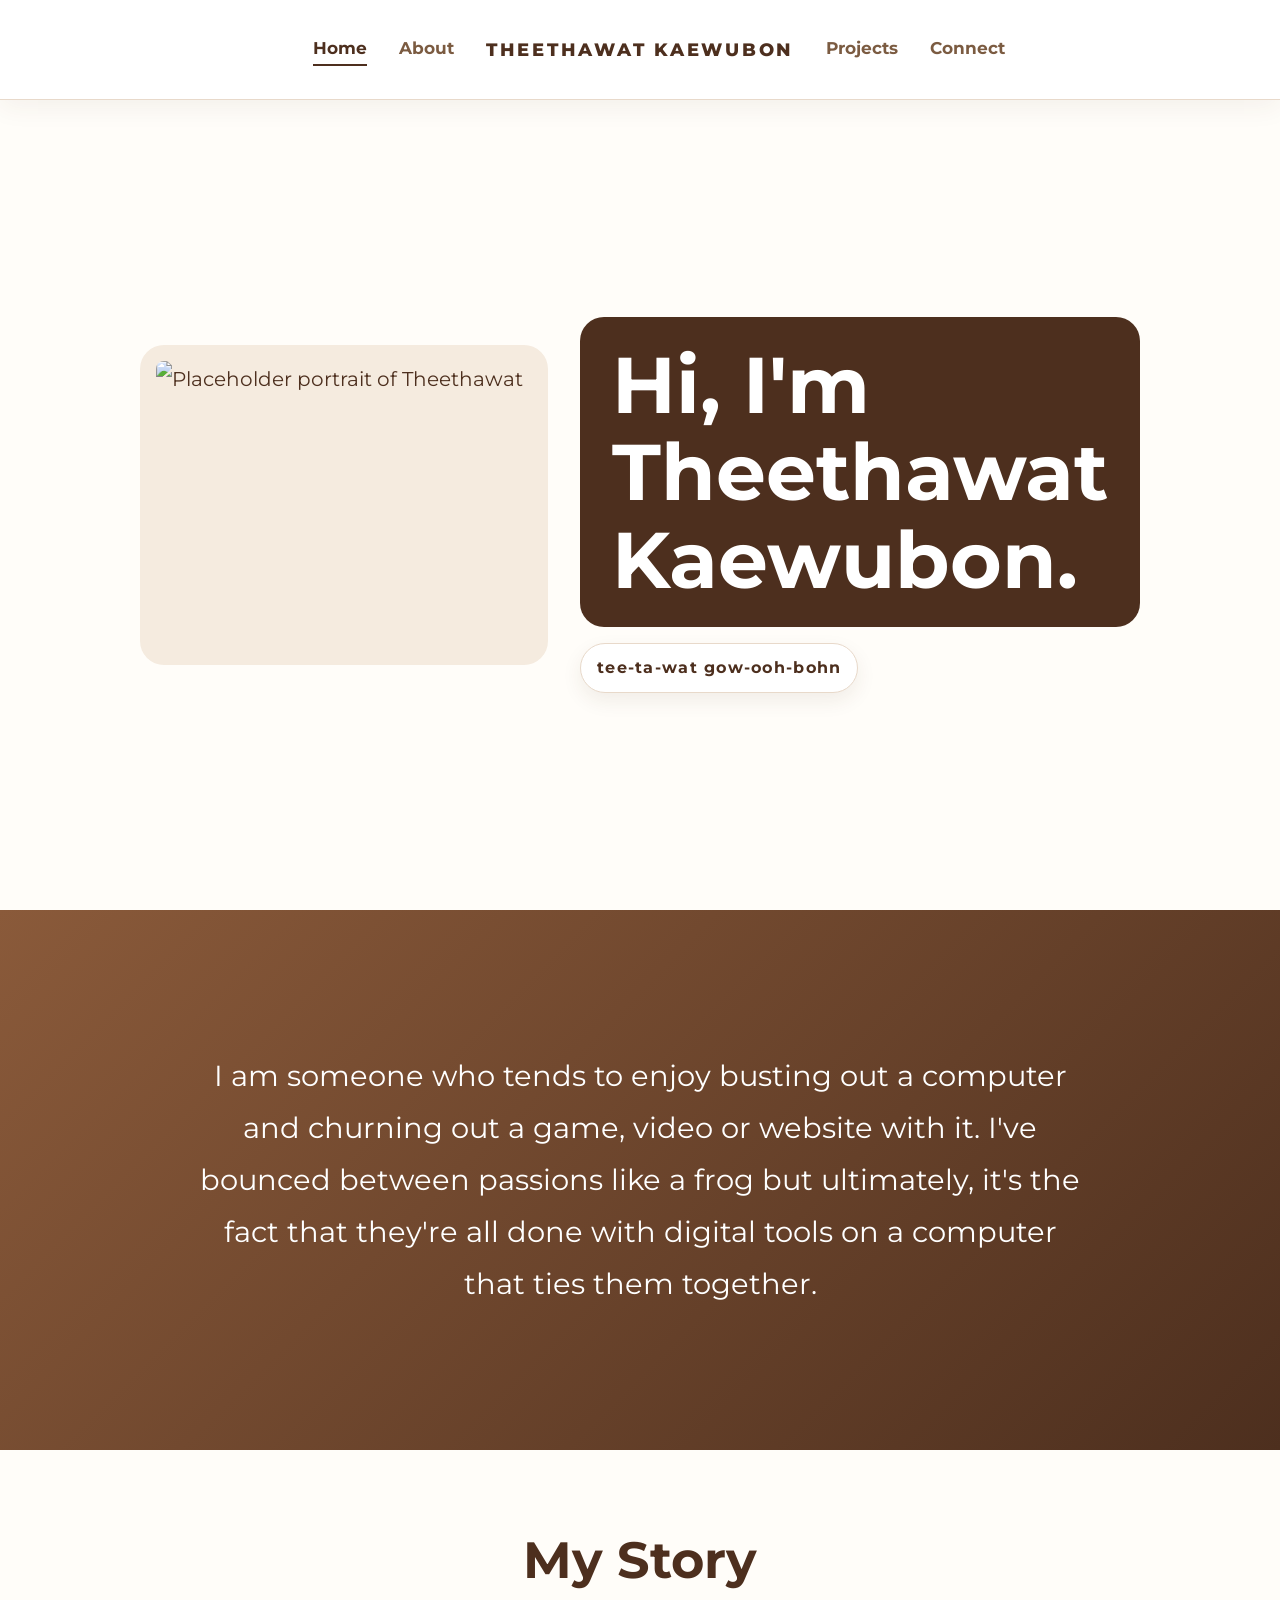
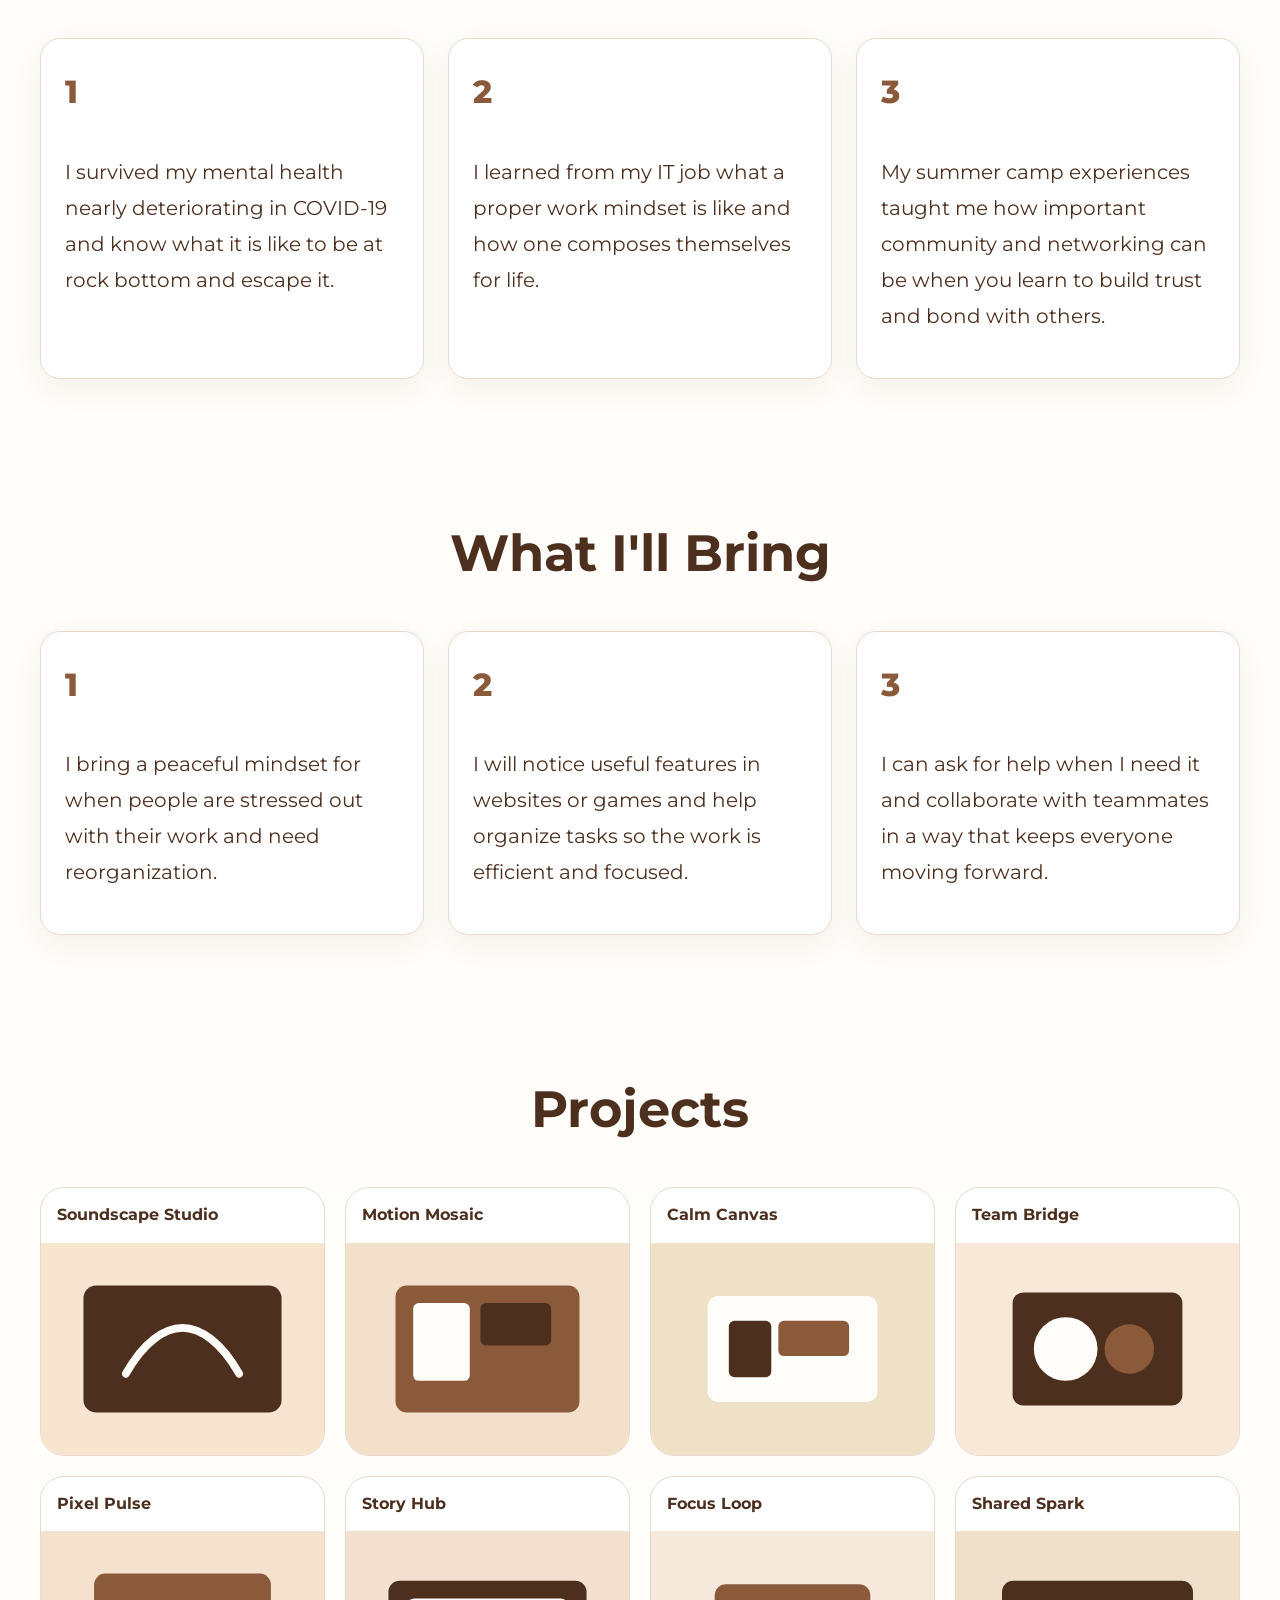
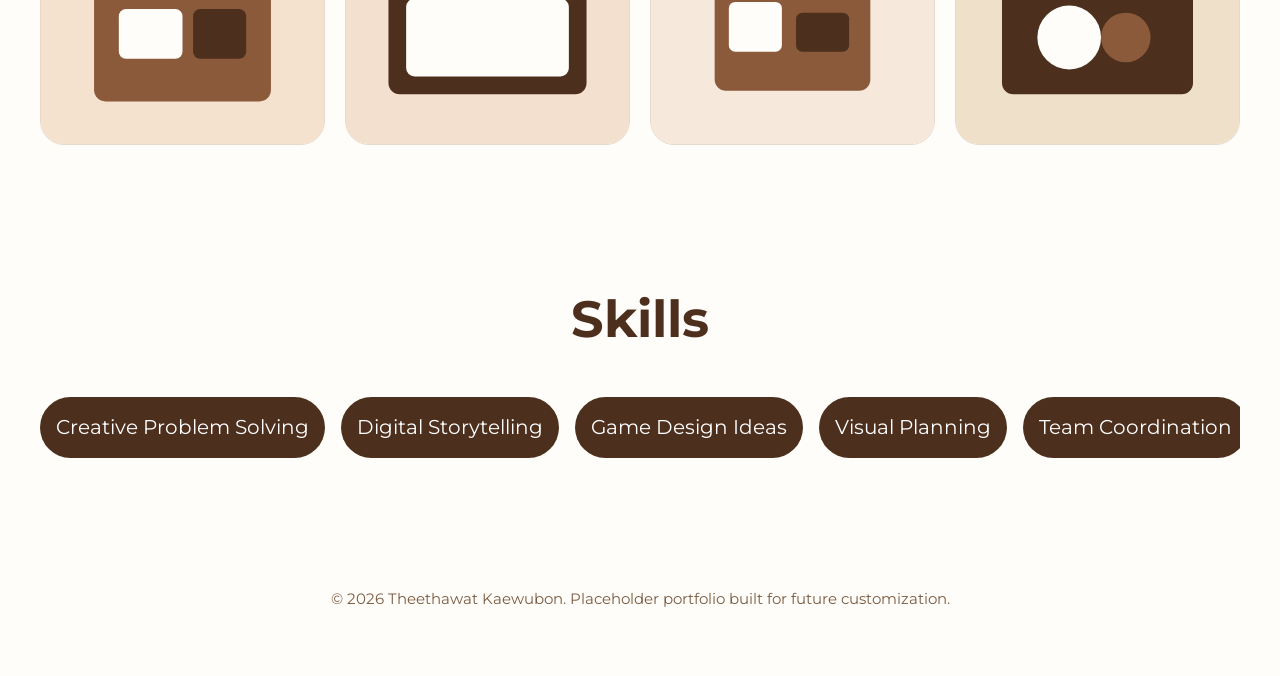
==== portfolio/index.html @ cd160699 "Update portfolio styling and index" ====
<!DOCTYPE html>
<html lang="en">
  <head>
    <meta charset="UTF-8" />
    <meta name="viewport" content="width=device-width, initial-scale=1.0" />
    <title>Theethawat Kaewubon | Portfolio</title>
    <link rel="preconnect" href="https://fonts.googleapis.com" />
    <link rel="preconnect" href="https://fonts.gstatic.com" crossorigin />
    <link
      href="https://fonts.googleapis.com/css2?family=Montserrat:wght@400;500;600;700;800&display=swap"
      rel="stylesheet"
    />
    <link rel="stylesheet" href="css/style.css" />
  </head>
  <body>
    <header class="site-nav">
      <div class="nav-shell">
        <div class="nav-group left">
          <a href="index.html" class="nav-link active">Home</a>
          <a href="about.html" class="nav-link">About</a>
        </div>
        <a href="index.html" class="site-title">THEETHAWAT KAEWUBON</a>
        <div class="nav-group right">
          <a href="projects.html" class="nav-link">Projects</a>
          <a href="connect.html" class="nav-link">Connect</a>
        </div>
      </div>
    </header>

    <main>
      <section class="hero section">
        <div class="hero-copy">
          <img src="assets/images/profile.jpg" alt="Placeholder portrait of Theethawat" />
          <div class="hero-text-block">
            <h1>Hi, I'm Theethawat Kaewubon.</h1>
            <div class="hero-name-pill">tee-ta-wat gow-ooh-bohn</div>
          </div>
        </div>
      </section>

      <section class="scroll-quote section">
        <p class="fade-quote">
          I am someone who tends to enjoy busting out a computer and churning out a game, video or website with it. I've bounced between passions like a frog but ultimately, it's the fact that they're all done with digital tools on a computer that ties them together.
        </p>
      </section>

      <section class="story section" id="my-story">
        <div class="section-heading">
          <h2>My Story</h2>
        </div>
        <div class="story-grid">
          <article class="story-card">
            <span class="card-number">1</span>
            <p>I survived my mental health nearly deteriorating in COVID-19 and know what it is like to be at rock bottom and escape it.</p>
          </article>
          <article class="story-card">
            <span class="card-number">2</span>
            <p>I learned from my IT job what a proper work mindset is like and how one composes themselves for life.</p>
          </article>
          <article class="story-card">
            <span class="card-number">3</span>
            <p>My summer camp experiences taught me how important community and networking can be when you learn to build trust and bond with others.</p>
          </article>
        </div>
      </section>

      <section class="story section">
        <div class="section-heading">
          <h2>What I'll Bring</h2>
        </div>
        <div class="story-grid">
          <article class="story-card">
            <span class="card-number">1</span>
            <p>I bring a peaceful mindset for when people are stressed out with their work and need reorganization.</p>
          </article>
          <article class="story-card">
            <span class="card-number">2</span>
            <p>I will notice useful features in websites or games and help organize tasks so the work is efficient and focused.</p>
          </article>
          <article class="story-card">
            <span class="card-number">3</span>
            <p>I can ask for help when I need it and collaborate with teammates in a way that keeps everyone moving forward.</p>
          </article>
        </div>
      </section>

      <section class="projects-preview section">
        <div class="section-heading">
          <h2>Projects</h2>
        </div>
        <div id="project-preview-grid" class="project-grid"></div>
      </section>

      <section class="skills section">
        <div class="section-heading">
          <h2>Skills</h2>
        </div>
        <div class="skills-scroll">
          <span>Creative Problem Solving</span>
          <span>Digital Storytelling</span>
          <span>Game Design Ideas</span>
          <span>Visual Planning</span>
          <span>Team Coordination</span>
          <span>Calm Under Pressure</span>
          <span>Community Building</span>
          <span>Organizational Systems</span>
        </div>
      </section>
    </main>

    <footer class="site-footer">
      <p>© 2026 Theethawat Kaewubon. Placeholder portfolio built for future customization.</p>
    </footer>

    <script src="js/script.js"></script>
  </body>
</html>
---- portfolio/css/style.css ----
:root {
  --bg: #fffdf9;
  --text: #4d2f1e;
  --accent: #8a5a3a;
  --muted: #7b5b41;
  --border: #e8d9ca;
}

* {
  box-sizing: border-box;
}

body {
  margin: 0;
  font-family: 'Montserrat', sans-serif;
  background: var(--bg);
  color: var(--text);
  line-height: 1.8;
  font-size: 20px;
}

a {
  color: inherit;
  text-decoration: none;
}

img {
  max-width: 100%;
  display: block;
}

.section {
  padding: 4rem 2rem;
}

.site-nav {
  height: 10vh;
  min-height: 100px;
  background: #fff;
  display: flex;
  align-items: center;
  justify-content: center;
  border-bottom: 1px solid var(--border);
  position: sticky;
  top: 0;
  z-index: 1000;
  box-shadow: 0 8px 24px rgba(77, 47, 30, 0.06);
}

.nav-shell {
  width: min(1200px, 100%);
  display: grid;
  grid-template-columns: 1fr auto 1fr;
  align-items: center;
  gap: 1.5rem 2rem;
  padding: 0 1.75rem;
}

.nav-group {
  display: flex;
  gap: 2rem;
  align-items: center;
}

.nav-group.left {
  justify-content: flex-end;
}

.nav-group.right {
  justify-content: flex-start;
}

.site-title {
  font-size: 1.15rem;
  font-weight: 800;
  letter-spacing: 0.15em;
  text-align: center;
  white-space: nowrap;
}

.nav-link {
  font-size: 1.05rem;
  font-weight: 700;
  color: var(--muted);
  position: relative;
  padding-bottom: 0.2rem;
}

.nav-link.active,
.nav-link:hover {
  color: var(--text);
}

.nav-link::after {
  content: '';
  position: absolute;
  left: 0;
  bottom: 0;
  width: 100%;
  height: 2px;
  background: currentColor;
  transform: scaleX(0);
  transform-origin: left;
  transition: transform 0.2s ease;
}

.nav-link:hover::after,
.nav-link.active::after {
  transform: scaleX(1);
}

.hero {
  min-height: 90vh;
  display: flex;
  align-items: center;
  justify-content: center;
}

.hero-copy {
  width: min(1000px, 100%);
  display: grid;
  grid-template-columns: 1fr 1.2fr;
  align-items: center;
  gap: 2rem;
}

.hero-copy img {
  border-radius: 24px;
  background: #f5ebdf;
  padding: 1rem;
  min-height: 320px;
  object-fit: cover;
}

.hero-copy h1 {
  font-size: clamp(3.2rem, 6.2vw, 7.4rem);
  line-height: 1.1;
  color: #fff;
  background: var(--text);
  padding: 1.5rem 2rem;
  border-radius: 24px;
  margin: 0;
}

.hero-text-block {
  display: flex;
  flex-direction: column;
  gap: 1rem;
}

.hero-name-pill {
  display: inline-block;
  width: fit-content;
  padding: 0.6rem 1rem;
  border-radius: 999px;
  background: #fff;
  color: var(--text);
  border: 1px solid var(--border);
  box-shadow: 0 8px 20px rgba(77, 47, 30, 0.08);
  font-size: 1rem;
  font-weight: 700;
  letter-spacing: 0.08em;
  text-transform: lowercase;
}

.scroll-quote {
  min-height: 60vh;
  background: linear-gradient(135deg, var(--accent), var(--text));
  display: flex;
  align-items: center;
  justify-content: center;
  padding: 3rem 2rem;
}

.fade-quote {
  max-width: 900px;
  color: #fff;
  font-size: clamp(1.2rem, 2.3vw, 1.8rem);
  text-align: center;
  opacity: 0;
  transform: translateY(32px);
  transition: all 0.8s ease;
}

.fade-quote.visible {
  opacity: 1;
  transform: translateY(0);
}

.section-heading {
  text-align: center;
  margin-bottom: 2rem;
}

.section-heading h2,
.about-intro h1,
.connect-page h1 {
  font-size: clamp(2.2rem, 4vw, 3.8rem);
  color: var(--text);
  margin: 0;
}

.story-grid {
  display: grid;
  grid-template-columns: repeat(3, minmax(220px, 1fr));
  gap: 1.5rem;
  max-width: 1200px;
  margin: 0 auto;
}

.story-card,
.connect-card,
.toc-card {
  background: #fff;
  border: 1px solid var(--border);
  border-radius: 20px;
  padding: 1.5rem;
  box-shadow: 0 10px 30px rgba(77, 47, 30, 0.06);
}

.toc-card {
  position: sticky;
  top: 7rem;
  align-self: start;
}

.card-number {
  display: inline-block;
  font-size: 2rem;
  font-weight: 800;
  color: var(--accent);
  margin-bottom: 0.8rem;
}

.project-grid {
  display: grid;
  grid-template-columns: repeat(4, minmax(180px, 1fr));
  gap: 1.25rem;
  max-width: 1200px;
  margin: 0 auto;
}

.project-card {
  display: flex;
  flex-direction: column;
  border-radius: 24px;
  overflow: hidden;
  min-height: 260px;
  border: 1px solid var(--border);
  background: #fff;
}

.project-card .card-title {
  padding: 0.8rem 1rem;
  font-size: 1rem;
  font-weight: 700;
  color: var(--text);
  min-height: 20%;
}

.project-card img {
  height: 80%;
  width: 100%;
  object-fit: cover;
  background: #f5ebdf;
}

.skills-scroll {
  max-width: 1200px;
  margin: 0 auto;
  display: flex;
  gap: 1rem;
  overflow-x: auto;
  padding-bottom: 1rem;
}

.skills-scroll span {
  white-space: nowrap;
  padding: 0.8rem 1rem;
  border-radius: 999px;
  background: var(--text);
  color: #fff;
}

.about-intro {
  display: grid;
  grid-template-columns: 1.1fr 0.9fr;
  gap: 2rem;
  align-items: center;
  max-width: 1200px;
  margin: 0 auto;
}

.about-copy {
  max-width: 620px;
}

.about-visual {
  position: relative;
}

.about-visual img {
  border-radius: 24px;
  background: #f5ebdf;
  padding: 1rem;
  min-height: 320px;
  object-fit: cover;
  box-shadow: 0 18px 45px rgba(77, 47, 30, 0.12);
}

.about-name-badge {
  position: absolute;
  left: 1.25rem;
  bottom: 1.25rem;
  background: rgba(255, 253, 249, 0.92);
  backdrop-filter: blur(8px);
  padding: 0.9rem 1.15rem;
  border-radius: 999px;
  box-shadow: 0 12px 24px rgba(77, 47, 30, 0.12);
}

.about-name-badge h2 {
  margin: 0;
  font-size: clamp(1.1rem, 2vw, 1.5rem);
  letter-spacing: 0.08em;
  color: var(--text);
}

.about-intro p {
  max-width: 700px;
  font-size: 1.1rem;
  line-height: 1.8;
}

.about-story-grid {
  display: grid;
  gap: 1.5rem;
  max-width: 1200px;
  margin: 0 auto;
}

.about-card {
  display: grid;
  grid-template-columns: 0.8fr 1.2fr;
  gap: 1.25rem;
  align-items: center;
  background: #fff;
  border: 1px solid var(--border);
  border-radius: 24px;
  padding: 1.25rem;
}

.about-card.reverse {
  grid-template-columns: 1.2fr 0.8fr;
}

.about-card img {
  border-radius: 18px;
  background: #f5ebdf;
  min-height: 240px;
  object-fit: cover;
}

.projects-layout {
  display: grid;
  grid-template-columns: minmax(260px, 300px) 1fr;
  gap: 1.5rem;
  max-width: 1300px;
  margin: 0 auto;
}

#project-toc {
  display: grid;
  gap: 0.75rem;
}

.project-link {
  font-weight: 600;
  color: var(--accent);
}

.project-details {
  display: grid;
  gap: 1.25rem;
}

.project-detail-card {
  background: #fff;
  border: 1px solid var(--border);
  border-radius: 24px;
  padding: 1.5rem;
}

.project-detail-card img {
  border-radius: 20px;
  margin-bottom: 1rem;
  background: #f5ebdf;
  min-height: 240px;
  object-fit: cover;
}

.connect-grid {
  display: grid;
  grid-template-columns: repeat(3, minmax(220px, 1fr));
  gap: 1.5rem;
  max-width: 1100px;
  margin: 0 auto;
}

.connect-card {
  overflow-wrap: anywhere;
  word-break: break-word;
}

.connect-card ul {
  padding-left: 1rem;
}

.site-footer {
  text-align: center;
  padding: 2rem 1rem 3rem;
  color: var(--muted);
  font-size: 0.95rem;
}

@media (max-width: 900px) {
  .hero-copy,
  .about-intro,
  .about-card,
  .about-card.reverse,
  .projects-layout,
  .connect-grid,
  .story-grid {
    grid-template-columns: 1fr;
  }

  .project-grid {
    grid-template-columns: repeat(2, minmax(180px, 1fr));
  }

  .nav-shell {
    grid-template-columns: 1fr;
  }

  .nav-group.left,
  .nav-group.right {
    justify-content: center;
  }
}

@media (max-width: 600px) {
  .section {
    padding: 3rem 1rem;
  }

  .project-grid {
    grid-template-columns: 1fr;
  }

  .hero-copy h1 {
    padding: 1rem 1.25rem;
  }
}
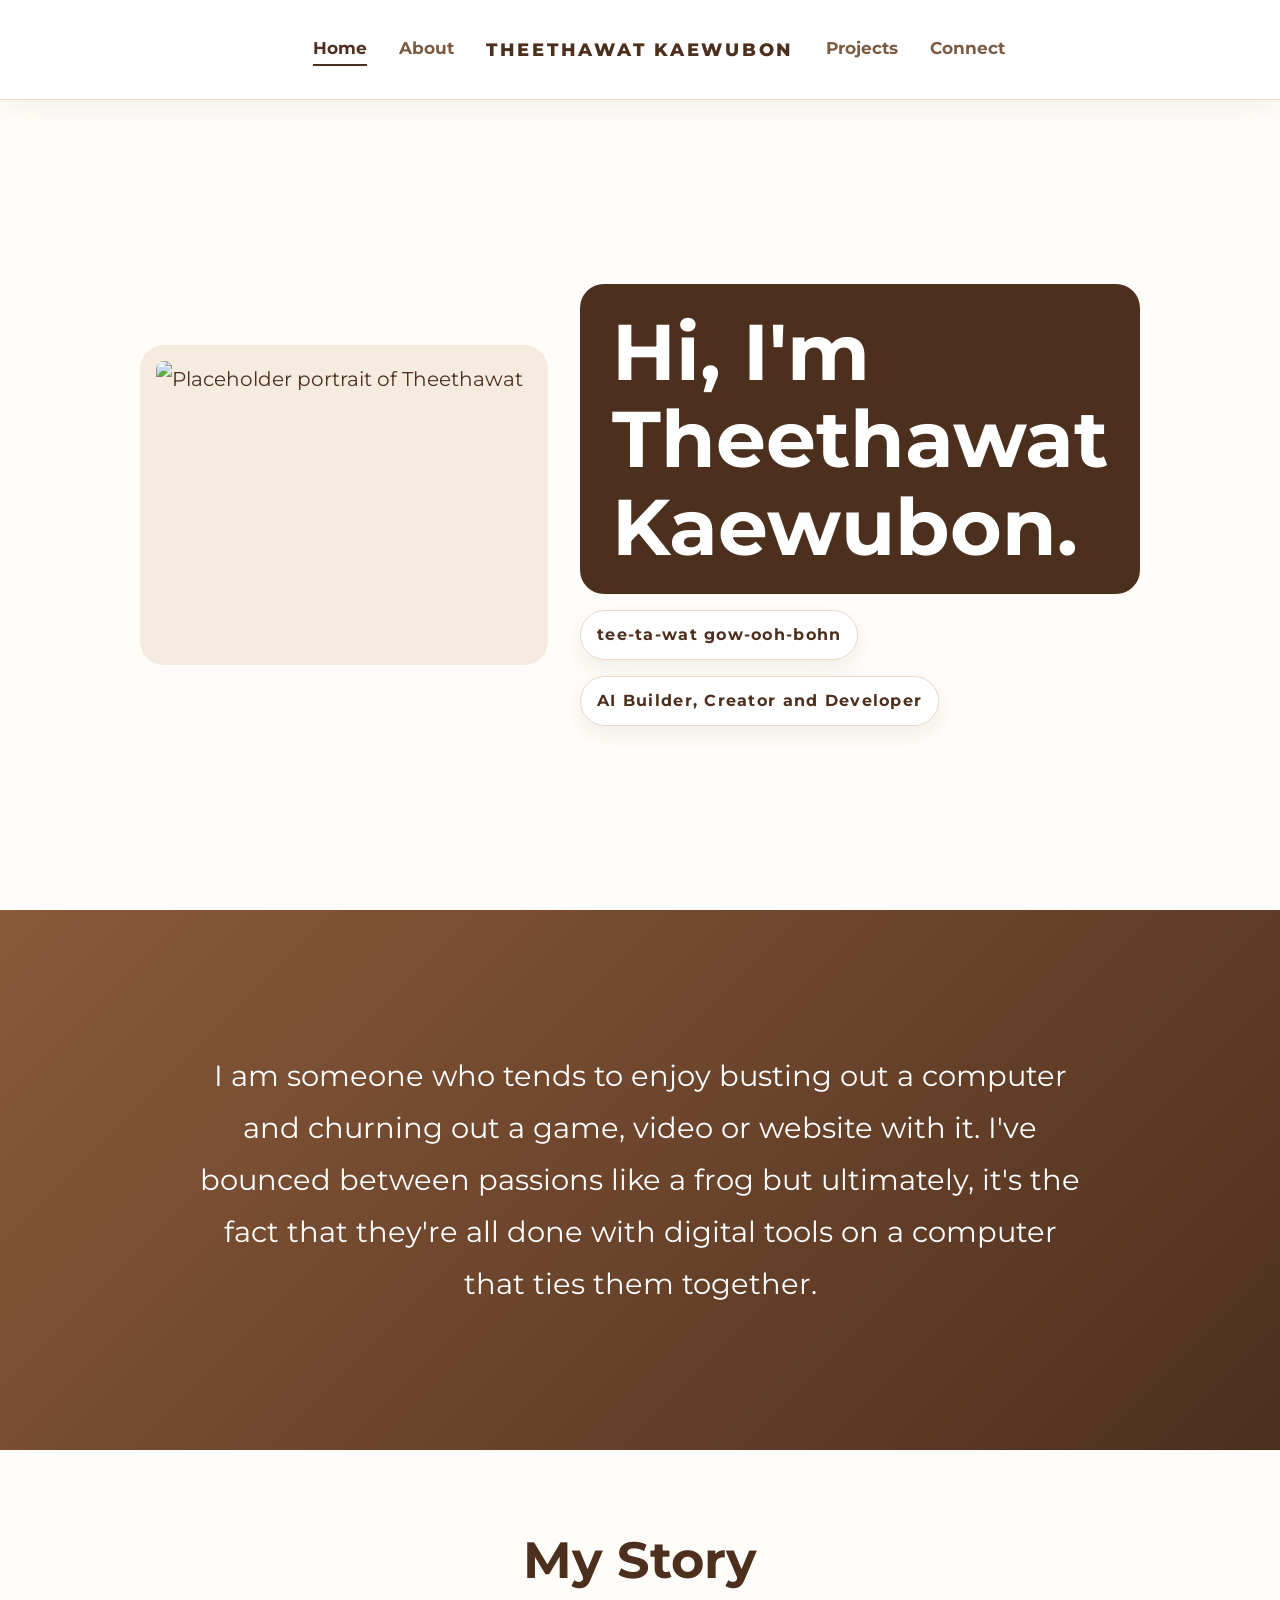
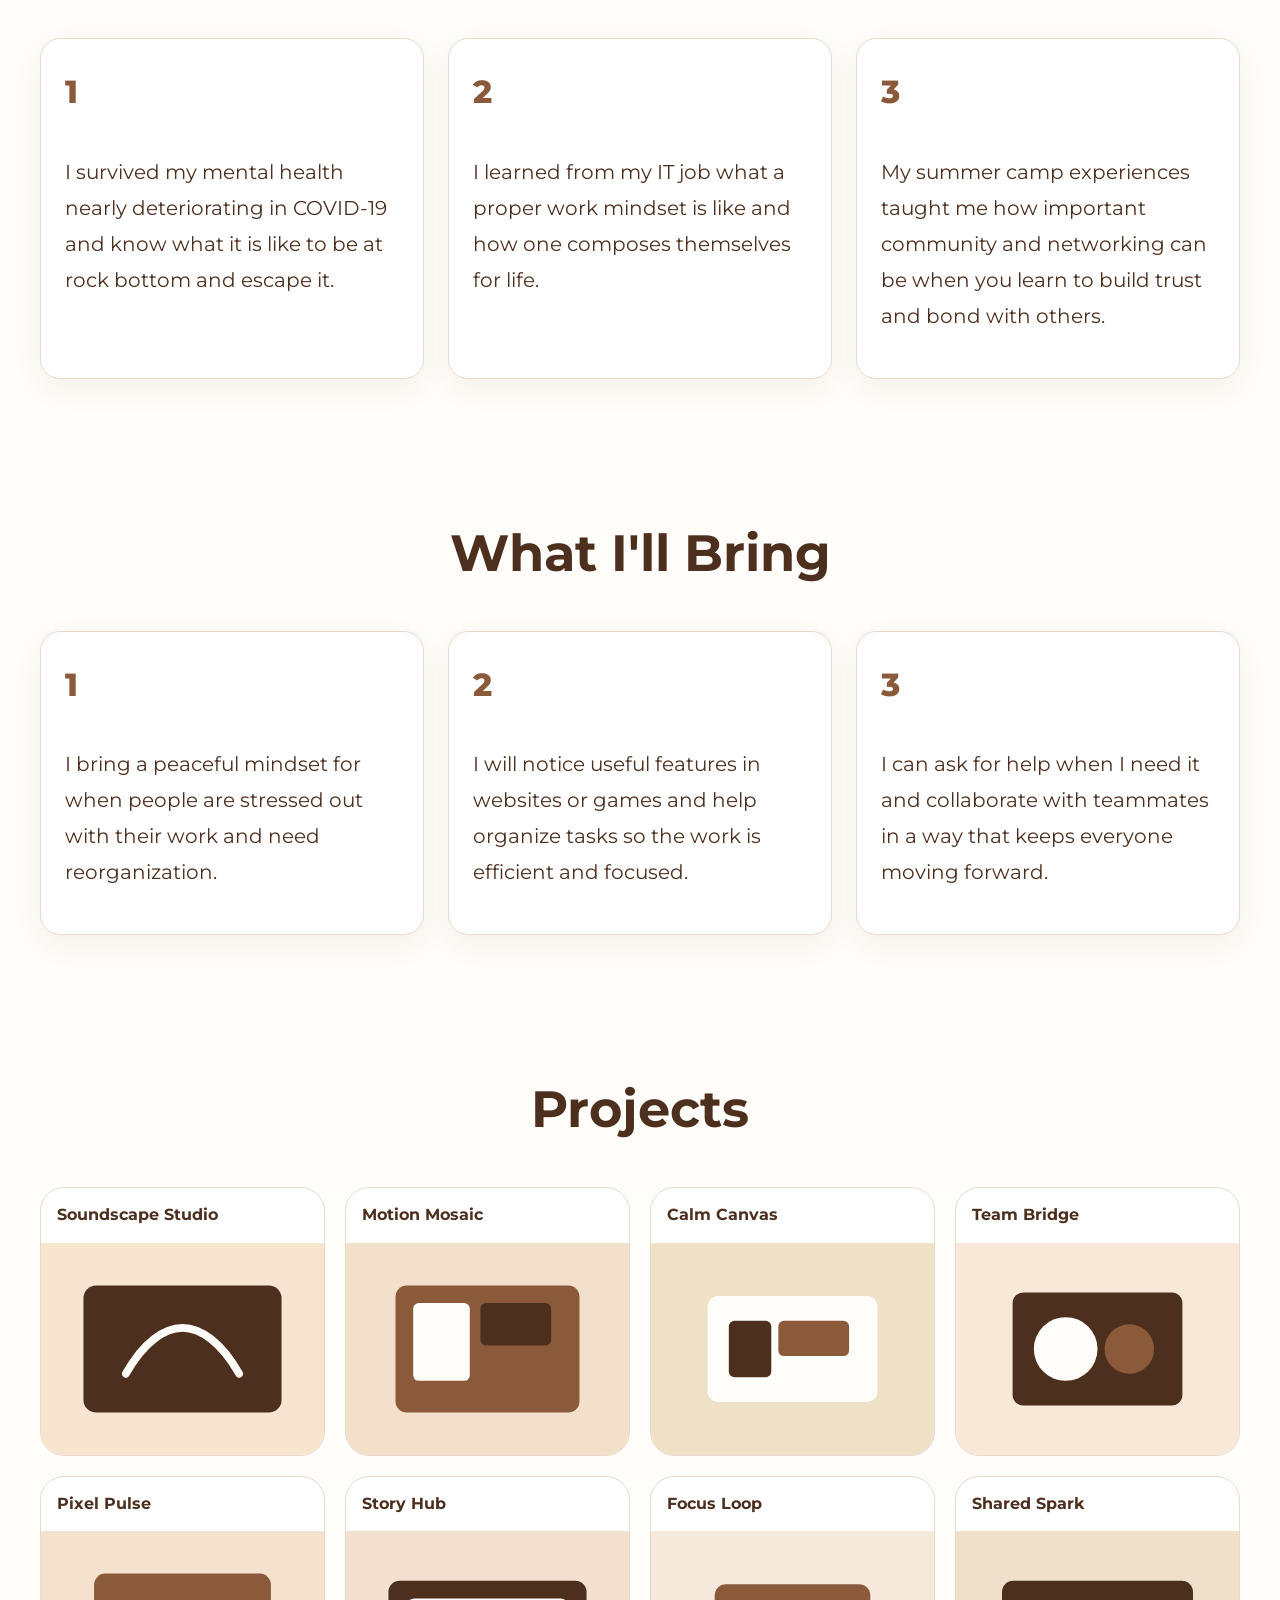
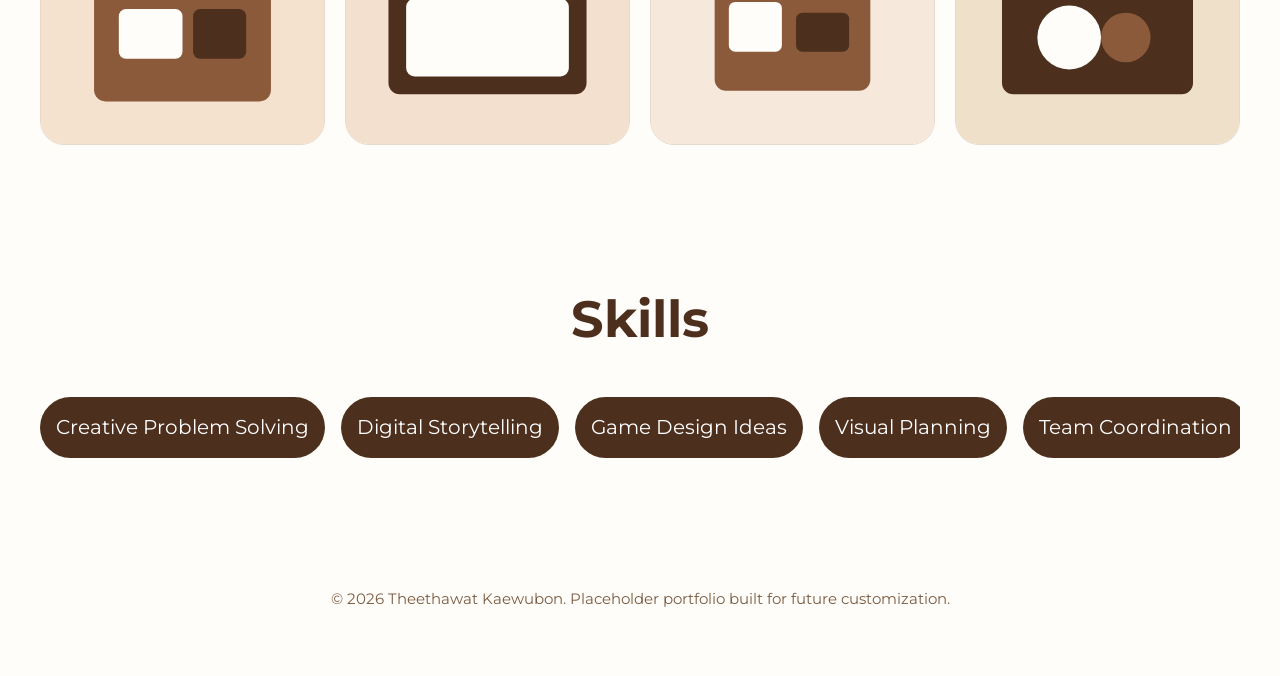
==== commit d712bb16: "Add descriptor pill to hero section" ====
--- a/portfolio/index.html
+++ b/portfolio/index.html
@@ -33,7 +33,10 @@
           <img src="assets/images/profile.jpg" alt="Placeholder portrait of Theethawat" />
           <div class="hero-text-block">
             <h1>Hi, I'm Theethawat Kaewubon.</h1>
-            <div class="hero-name-pill">tee-ta-wat gow-ooh-bohn</div>
+            <div class="hero-pills">
+              <div class="hero-name-pill">tee-ta-wat gow-ooh-bohn</div>
+              <div class="hero-descriptor-pill">AI Builder, Creator and Developer</div>
+            </div>
           </div>
         </div>
       </section>
--- a/portfolio/css/style.css
+++ b/portfolio/css/style.css
@@ -148,6 +148,12 @@
   gap: 1rem;
 }
 
+.hero-pills {
+  display: flex;
+  gap: 1rem;
+  flex-wrap: wrap;
+}
+
 .hero-name-pill {
   display: inline-block;
   width: fit-content;
@@ -161,6 +167,20 @@
   font-weight: 700;
   letter-spacing: 0.08em;
   text-transform: lowercase;
+}
+
+.hero-descriptor-pill {
+  display: inline-block;
+  width: fit-content;
+  padding: 0.6rem 1rem;
+  border-radius: 999px;
+  background: #fff;
+  color: var(--text);
+  border: 1px solid var(--border);
+  box-shadow: 0 8px 20px rgba(77, 47, 30, 0.08);
+  font-size: 1rem;
+  font-weight: 700;
+  letter-spacing: 0.08em;
 }
 
 .scroll-quote {
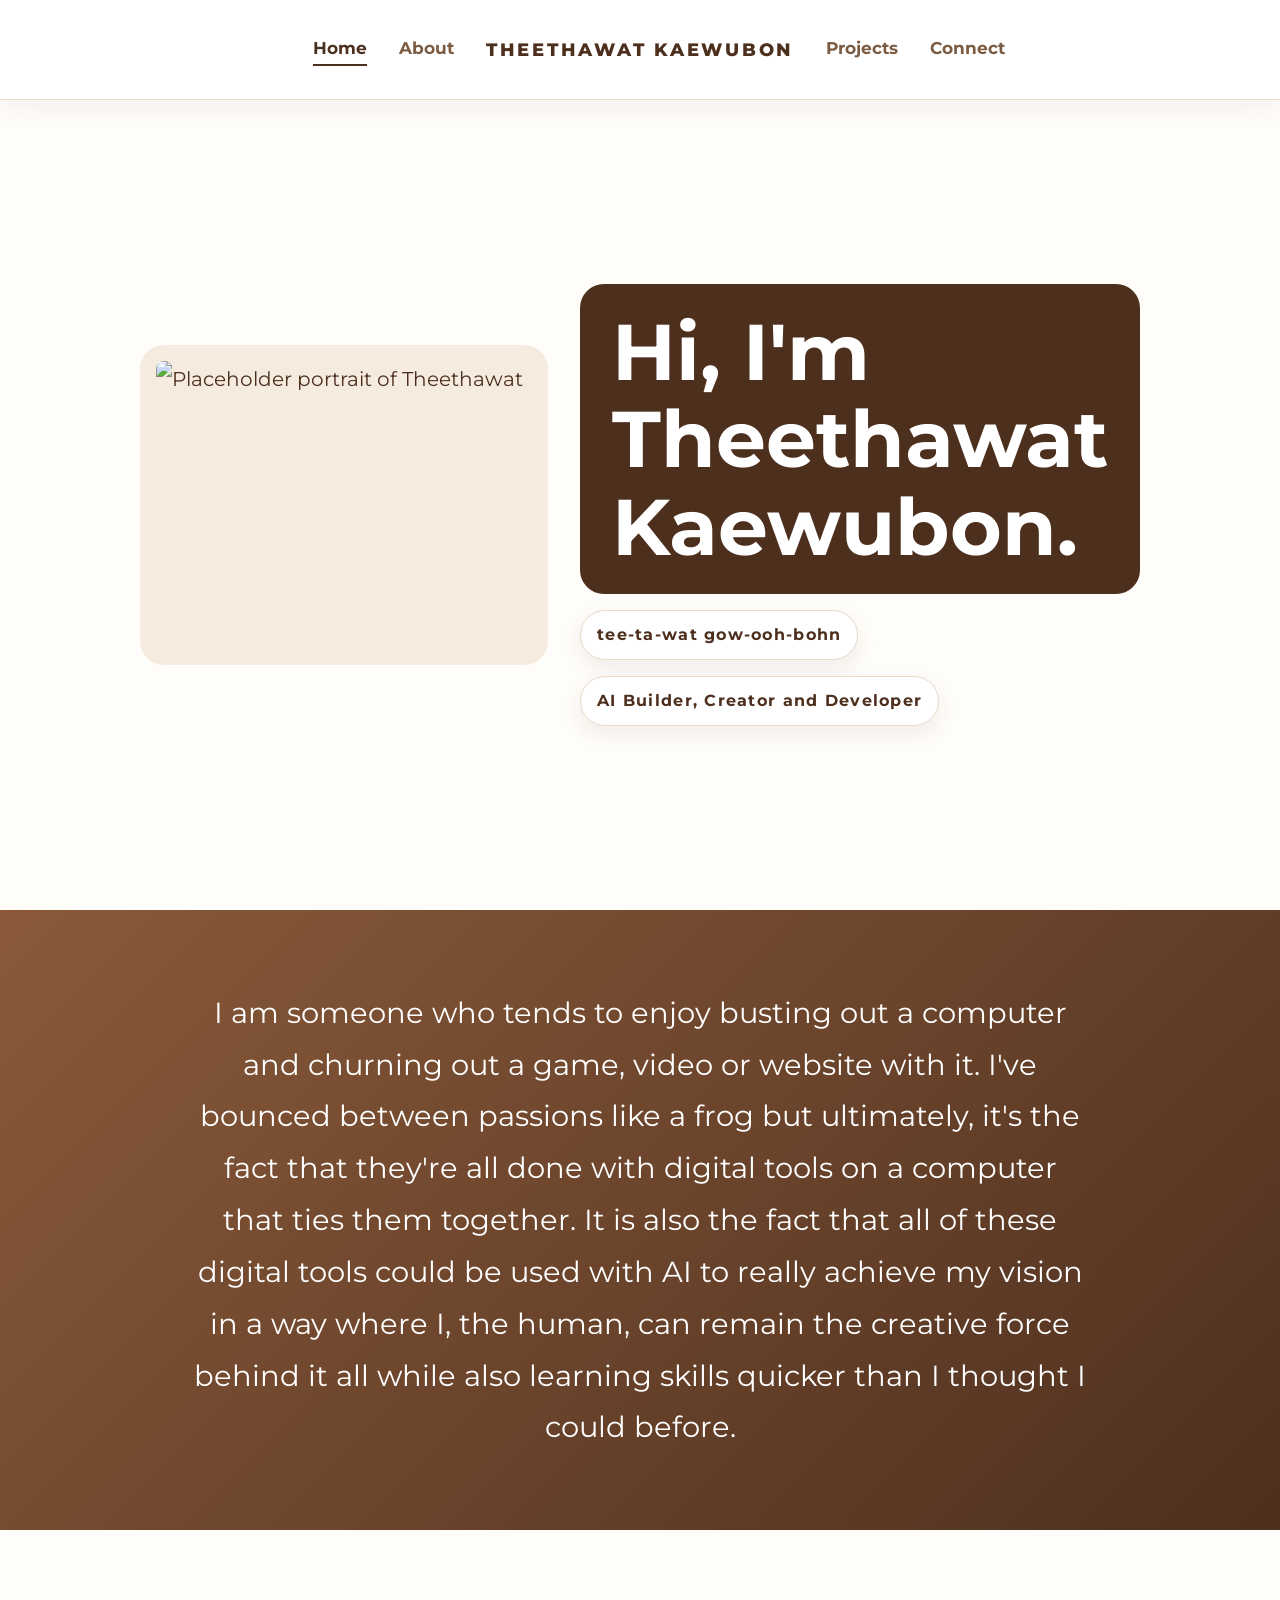
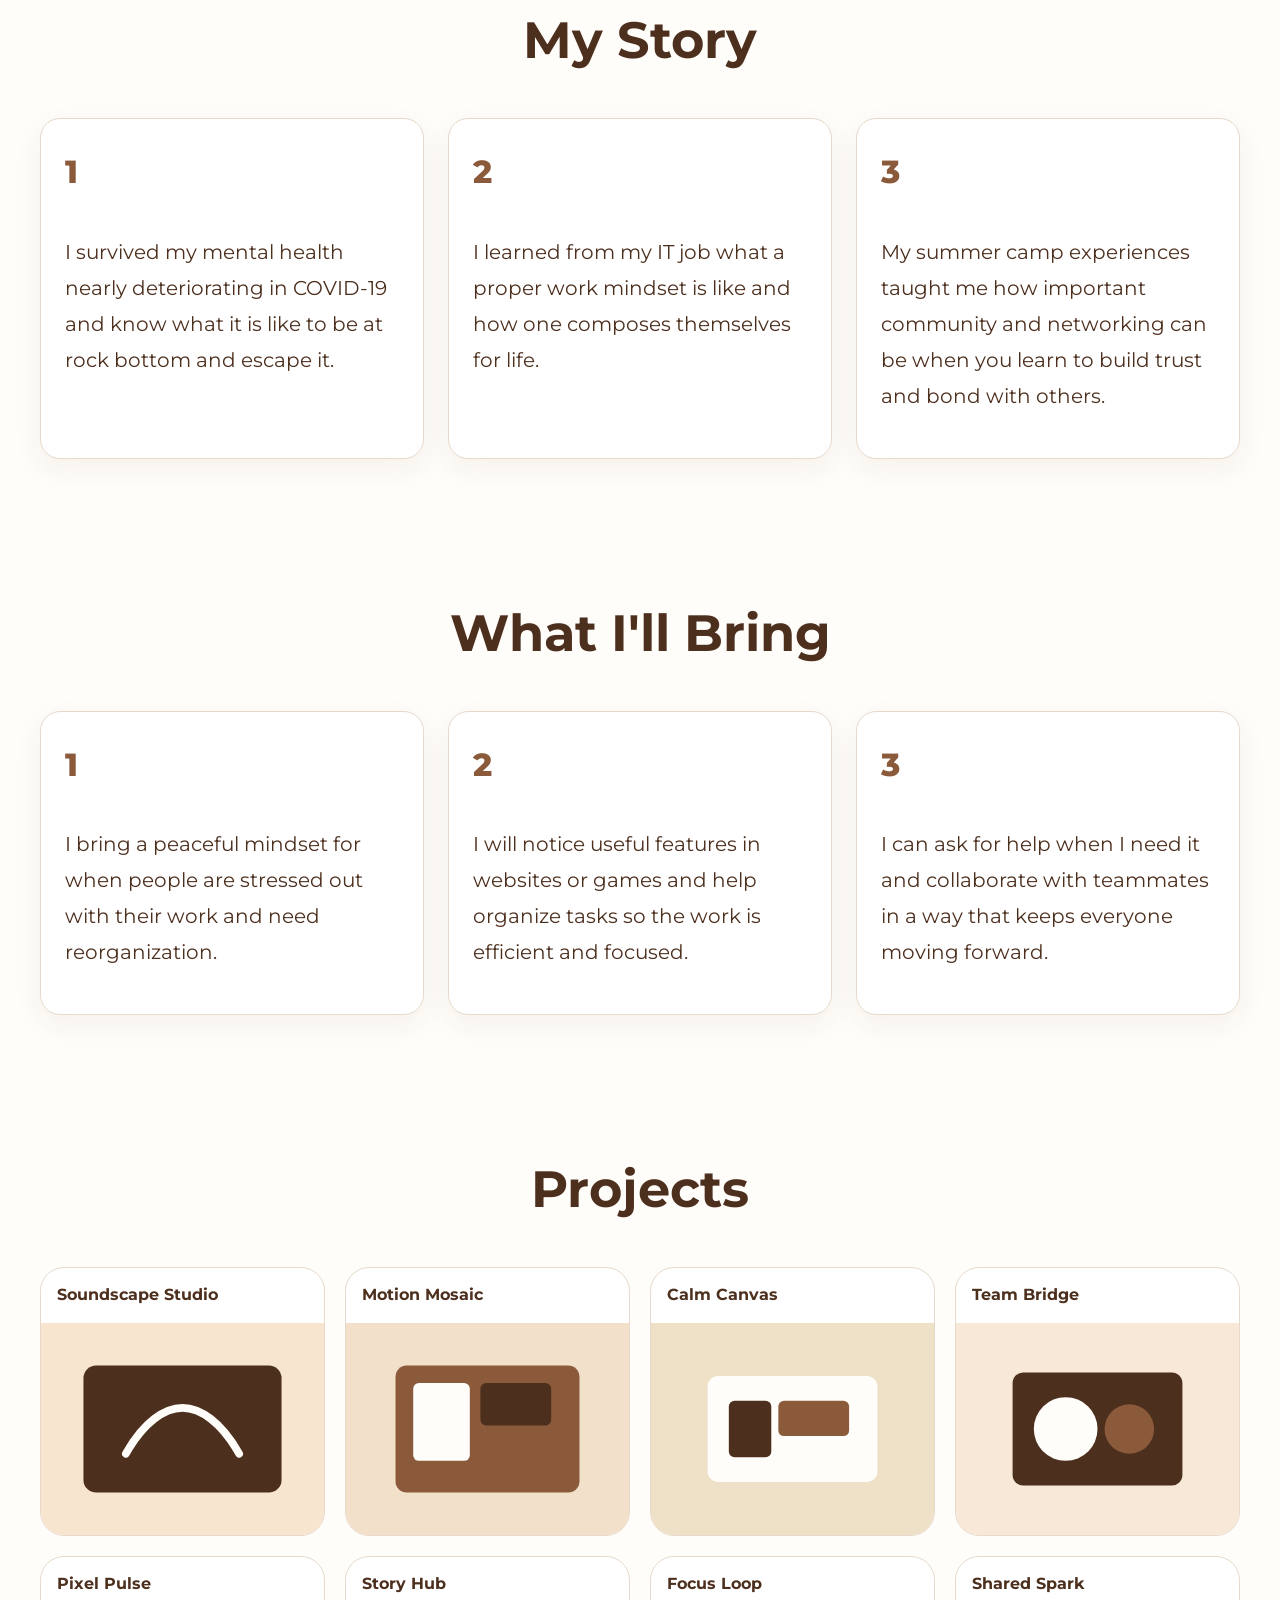
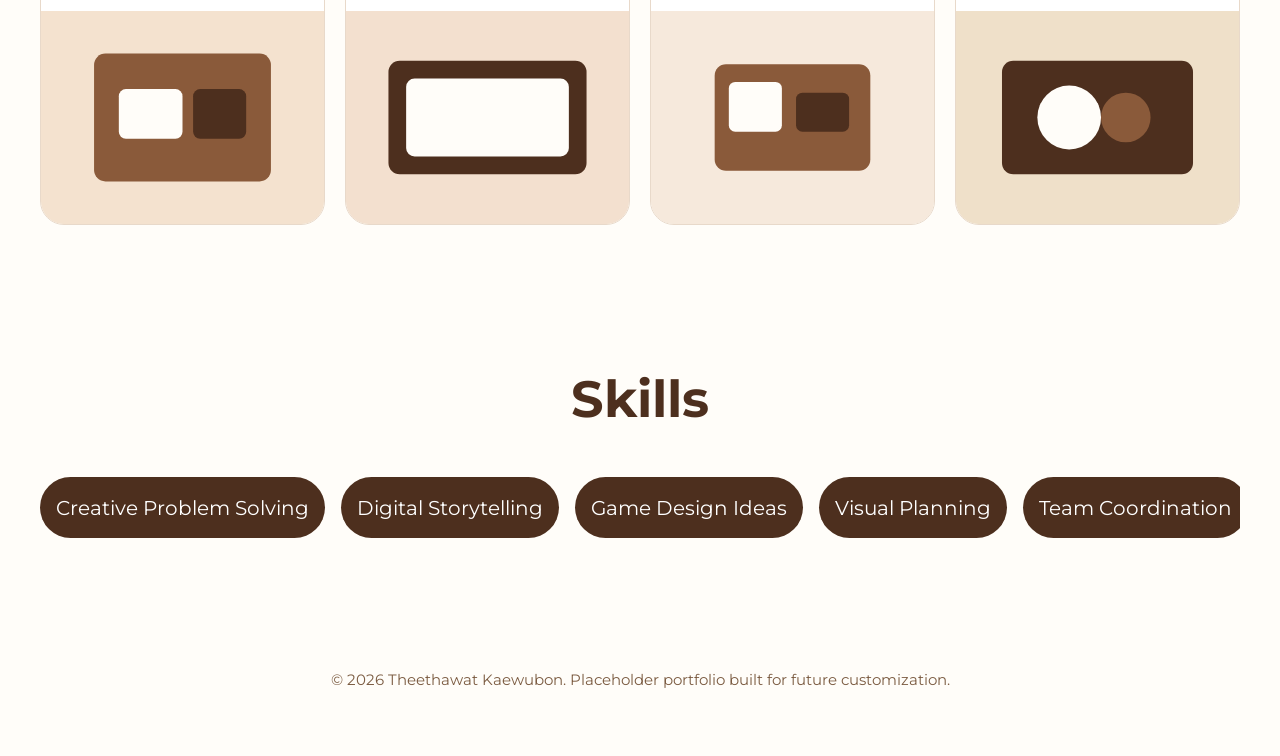
==== commit eb5f894d: "Update portfolio files" ====
--- a/portfolio/index.html
+++ b/portfolio/index.html
@@ -43,7 +43,7 @@
 
       <section class="scroll-quote section">
         <p class="fade-quote">
-          I am someone who tends to enjoy busting out a computer and churning out a game, video or website with it. I've bounced between passions like a frog but ultimately, it's the fact that they're all done with digital tools on a computer that ties them together.
+          I am someone who tends to enjoy busting out a computer and churning out a game, video or website with it. I've bounced between passions like a frog but ultimately, it's the fact that they're all done with digital tools on a computer that ties them together. It is also the fact that all of these digital tools could be used with AI to really achieve my vision in a way where I, the human, can remain the creative force behind it all while also learning skills quicker than I thought I could before.
         </p>
       </section>
 
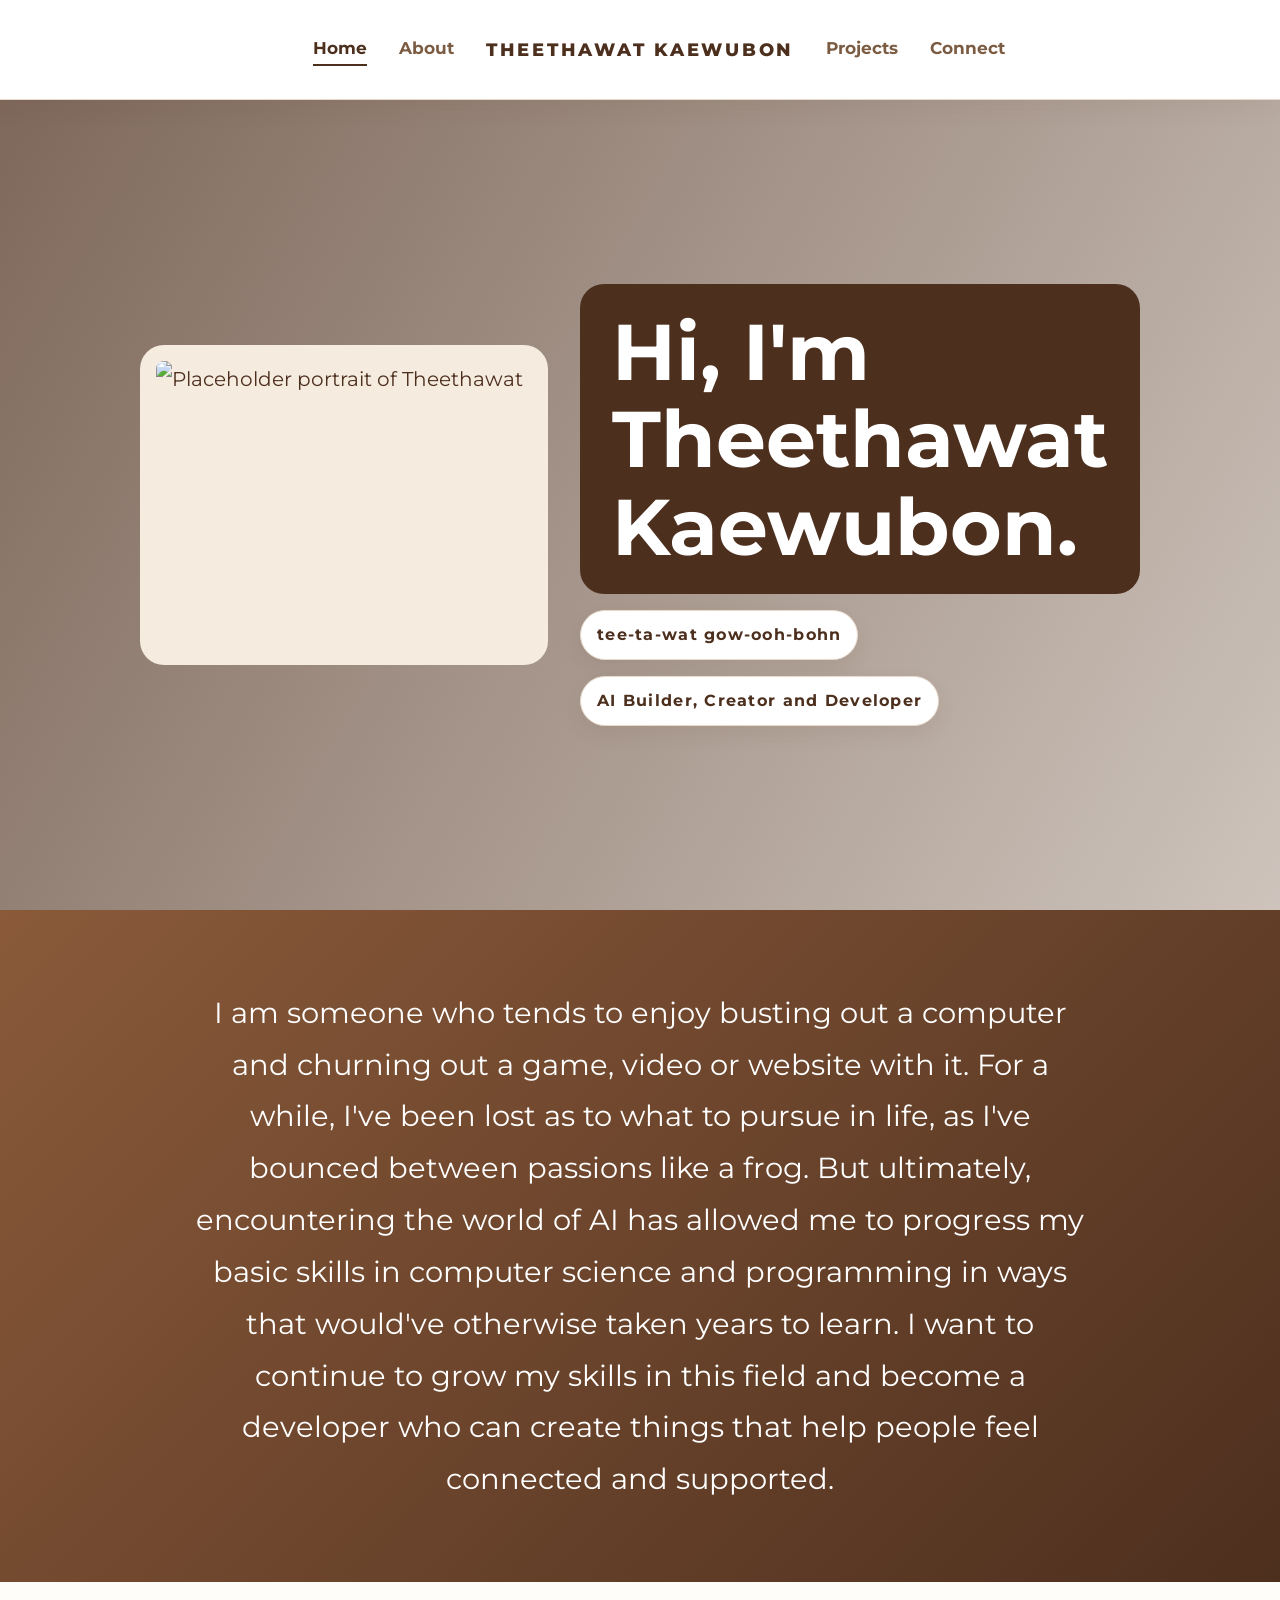
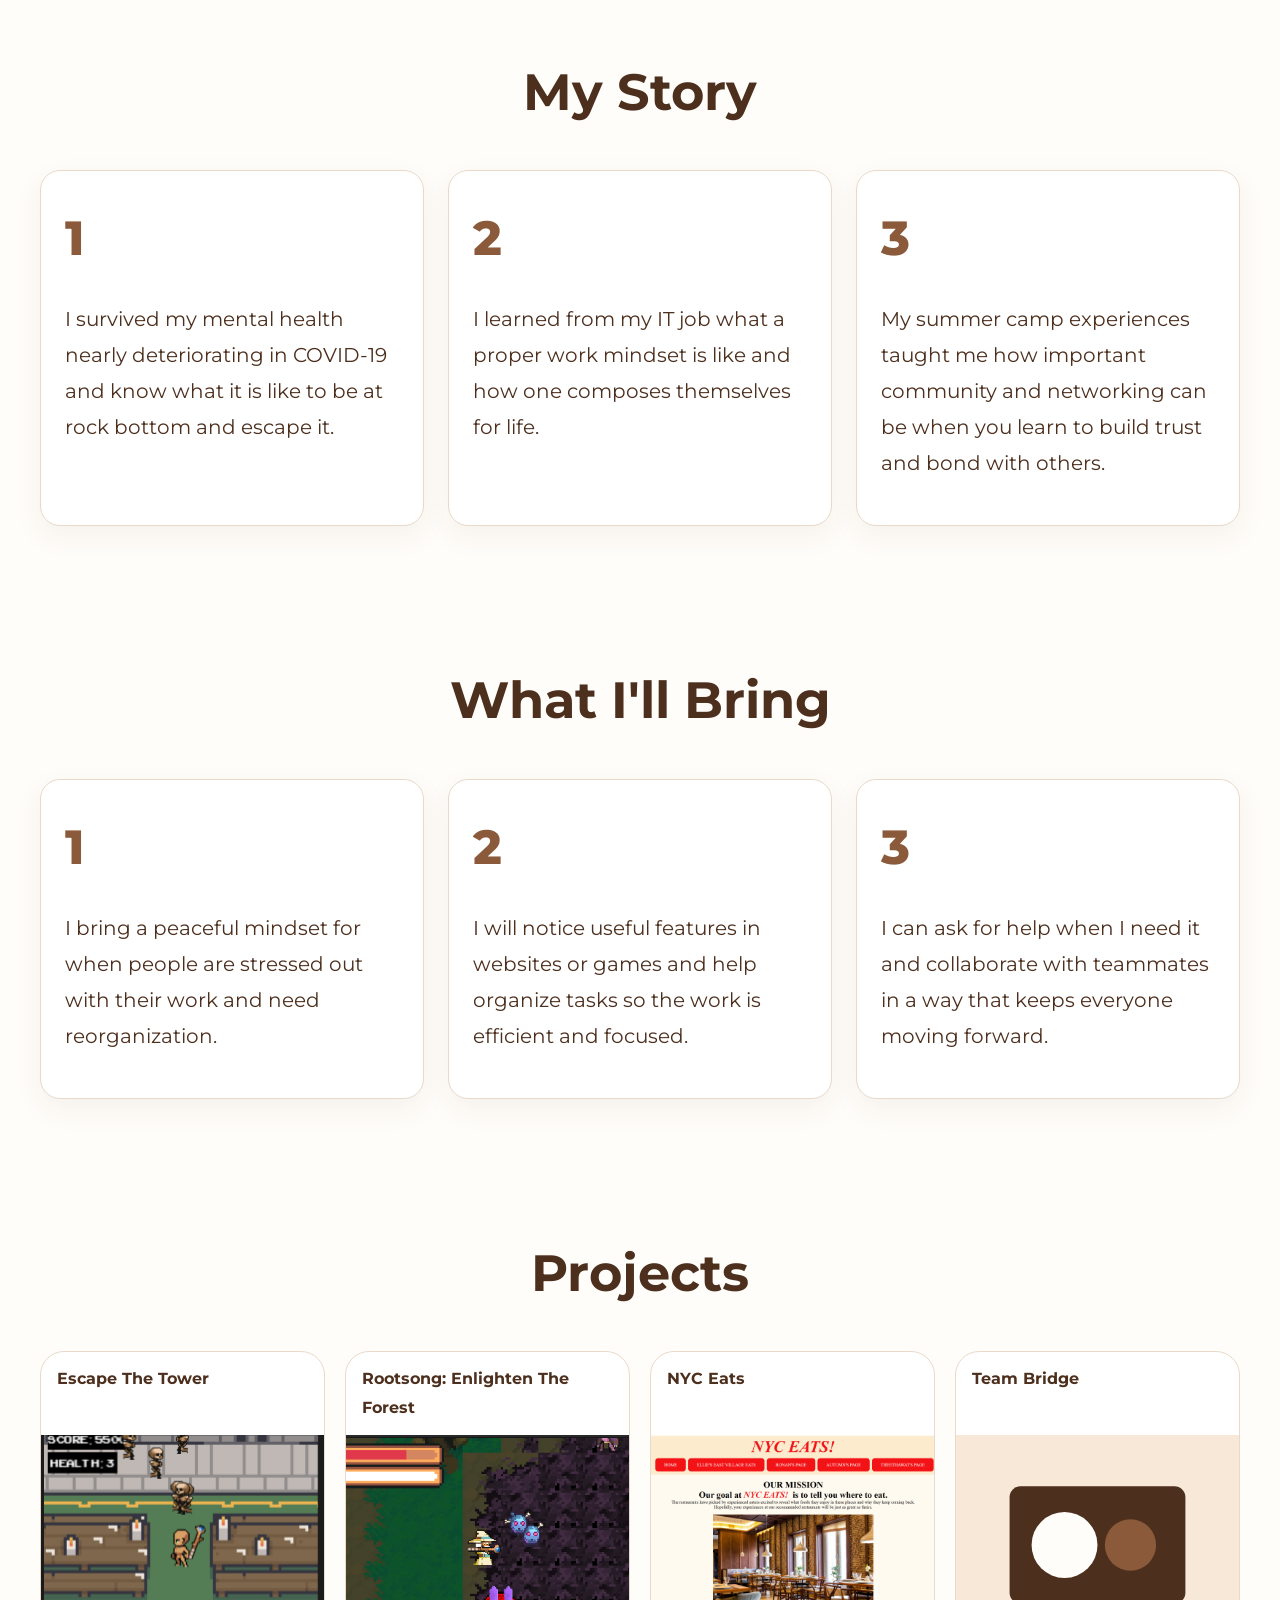
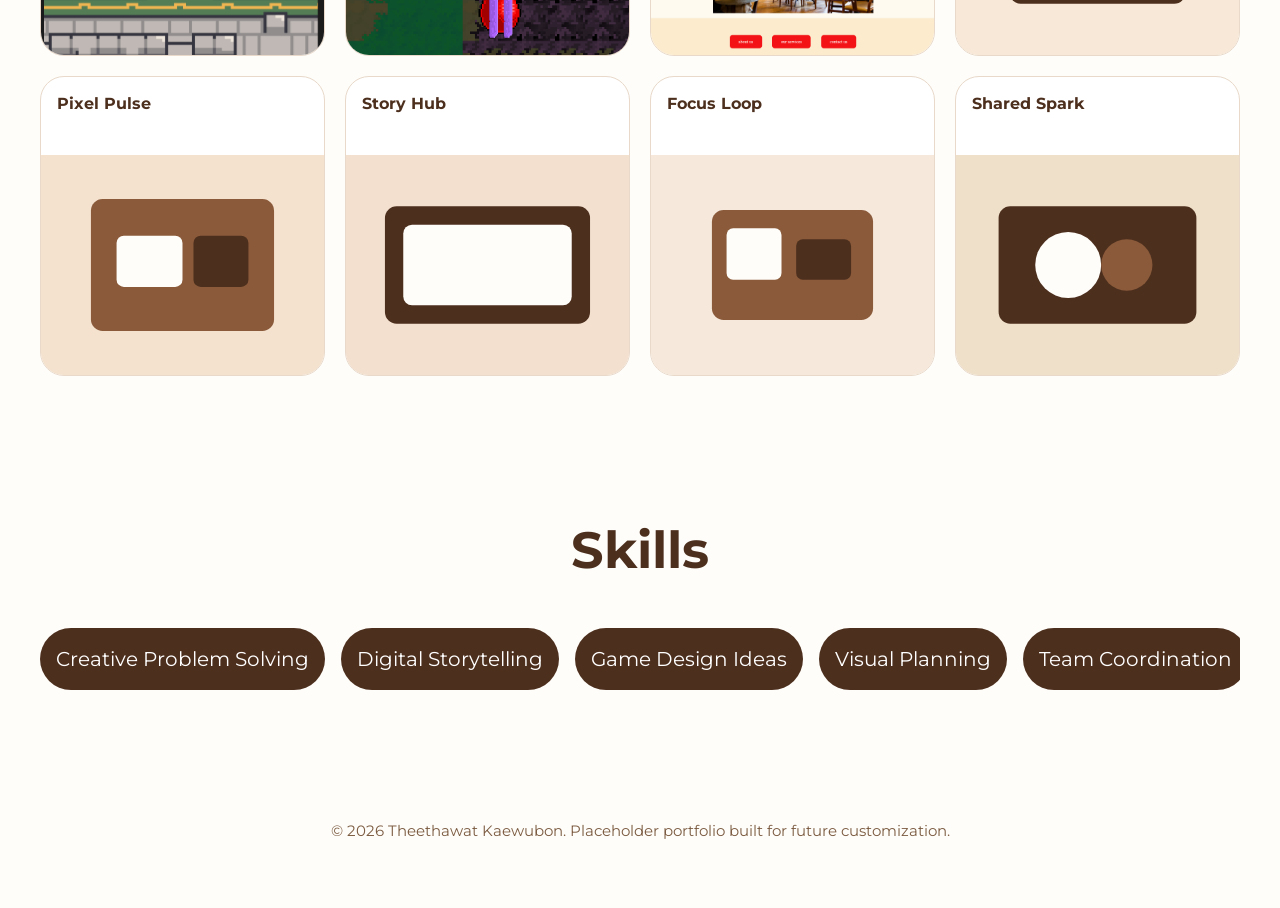
==== commit 02440bb2: "Improved brief introduction at the beginning" ====
--- a/portfolio/index.html
+++ b/portfolio/index.html
@@ -43,7 +43,7 @@
 
       <section class="scroll-quote section">
         <p class="fade-quote">
-          I am someone who tends to enjoy busting out a computer and churning out a game, video or website with it. I've bounced between passions like a frog but ultimately, it's the fact that they're all done with digital tools on a computer that ties them together. It is also the fact that all of these digital tools could be used with AI to really achieve my vision in a way where I, the human, can remain the creative force behind it all while also learning skills quicker than I thought I could before.
+          I am someone who tends to enjoy busting out a computer and churning out a game, video or website with it. For a while, I've been lost as to what to pursue in life, as I've bounced between passions like a frog. But ultimately, encountering the world of AI has allowed me to progress my basic skills in computer science and programming in ways that would've otherwise taken years to learn. I want to continue to grow my skills in this field and become a developer who can create things that help people feel connected and supported.
         </p>
       </section>
 
--- a/portfolio/css/style.css
+++ b/portfolio/css/style.css
@@ -114,6 +114,10 @@
   display: flex;
   align-items: center;
   justify-content: center;
+  position: relative;
+  background:
+    linear-gradient(120deg, rgba(77, 47, 30, 0.72), rgba(77, 47, 30, 0.28)),
+    url('../assets/images/background.jpg') center/cover no-repeat;
 }
 
 .hero-copy {
@@ -122,6 +126,8 @@
   grid-template-columns: 1fr 1.2fr;
   align-items: center;
   gap: 2rem;
+  position: relative;
+  z-index: 1;
 }
 
 .hero-copy img {
@@ -246,10 +252,10 @@
 
 .card-number {
   display: inline-block;
-  font-size: 2rem;
+  font-size: 3rem;
   font-weight: 800;
   color: var(--accent);
-  margin-bottom: 0.8rem;
+  margin-bottom: 0rem;
 }
 
 .project-grid {
@@ -261,13 +267,20 @@
 }
 
 .project-card {
-  display: flex;
-  flex-direction: column;
+  display: grid;
+  grid-template-rows: auto 220px;
   border-radius: 24px;
   overflow: hidden;
-  min-height: 260px;
+  min-height: 300px;
   border: 1px solid var(--border);
   background: #fff;
+}
+
+.project-card .card-image-wrap {
+  height: 220px;
+  width: 100%;
+  overflow: hidden;
+  background: #f5ebdf;
 }
 
 .project-card .card-title {
@@ -275,14 +288,18 @@
   font-size: 1rem;
   font-weight: 700;
   color: var(--text);
-  min-height: 20%;
-}
-
-.project-card img {
-  height: 80%;
+  min-height: 56px;
+  flex-shrink: 0;
+}
+
+.project-card .project-image {
   width: 100%;
+  height: 220px;
   object-fit: cover;
+  object-position: center;
   background: #f5ebdf;
+  display: block;
+  flex-shrink: 0;
 }
 
 .skills-scroll {
@@ -411,12 +428,16 @@
   padding: 1.5rem;
 }
 
-.project-detail-card img {
+.project-detail-card .project-image {
+  width: 100%;
+  aspect-ratio: 4 / 3;
+  height: auto;
+  object-fit: cover;
+  object-position: center;
   border-radius: 20px;
   margin-bottom: 1rem;
   background: #f5ebdf;
-  min-height: 240px;
-  object-fit: cover;
+  display: block;
 }
 
 .connect-grid {
@@ -432,8 +453,50 @@
   word-break: break-word;
 }
 
+.connect-card a {
+  position: relative;
+  display: inline;
+  color: var(--accent);
+  font-weight: 600;
+  transition: color 0.2s ease;
+  text-decoration: none;
+}
+
+.connect-card a::before {
+  content: '';
+  position: absolute;
+  left: 50%;
+  bottom: 0;
+  width: 0;
+  height: 2px;
+  background: currentColor;
+  transform: translateX(-50%);
+  transition: width 0.25s ease;
+  pointer-events: none;
+}
+
+.connect-card a:hover,
+.connect-card a:focus-visible {
+  color: var(--text);
+}
+
+.connect-card a:hover::before,
+.connect-card a:focus-visible::before {
+  width: 100%;
+}
+
 .connect-card ul {
-  padding-left: 1rem;
+  list-style: none;
+  padding-left: 0;
+}
+
+.connect-card li {
+  margin-bottom: 0.5rem;
+}
+
+.connect-card li a {
+  display: inline;
+  line-height: 1.6;
 }
 
 .site-footer {
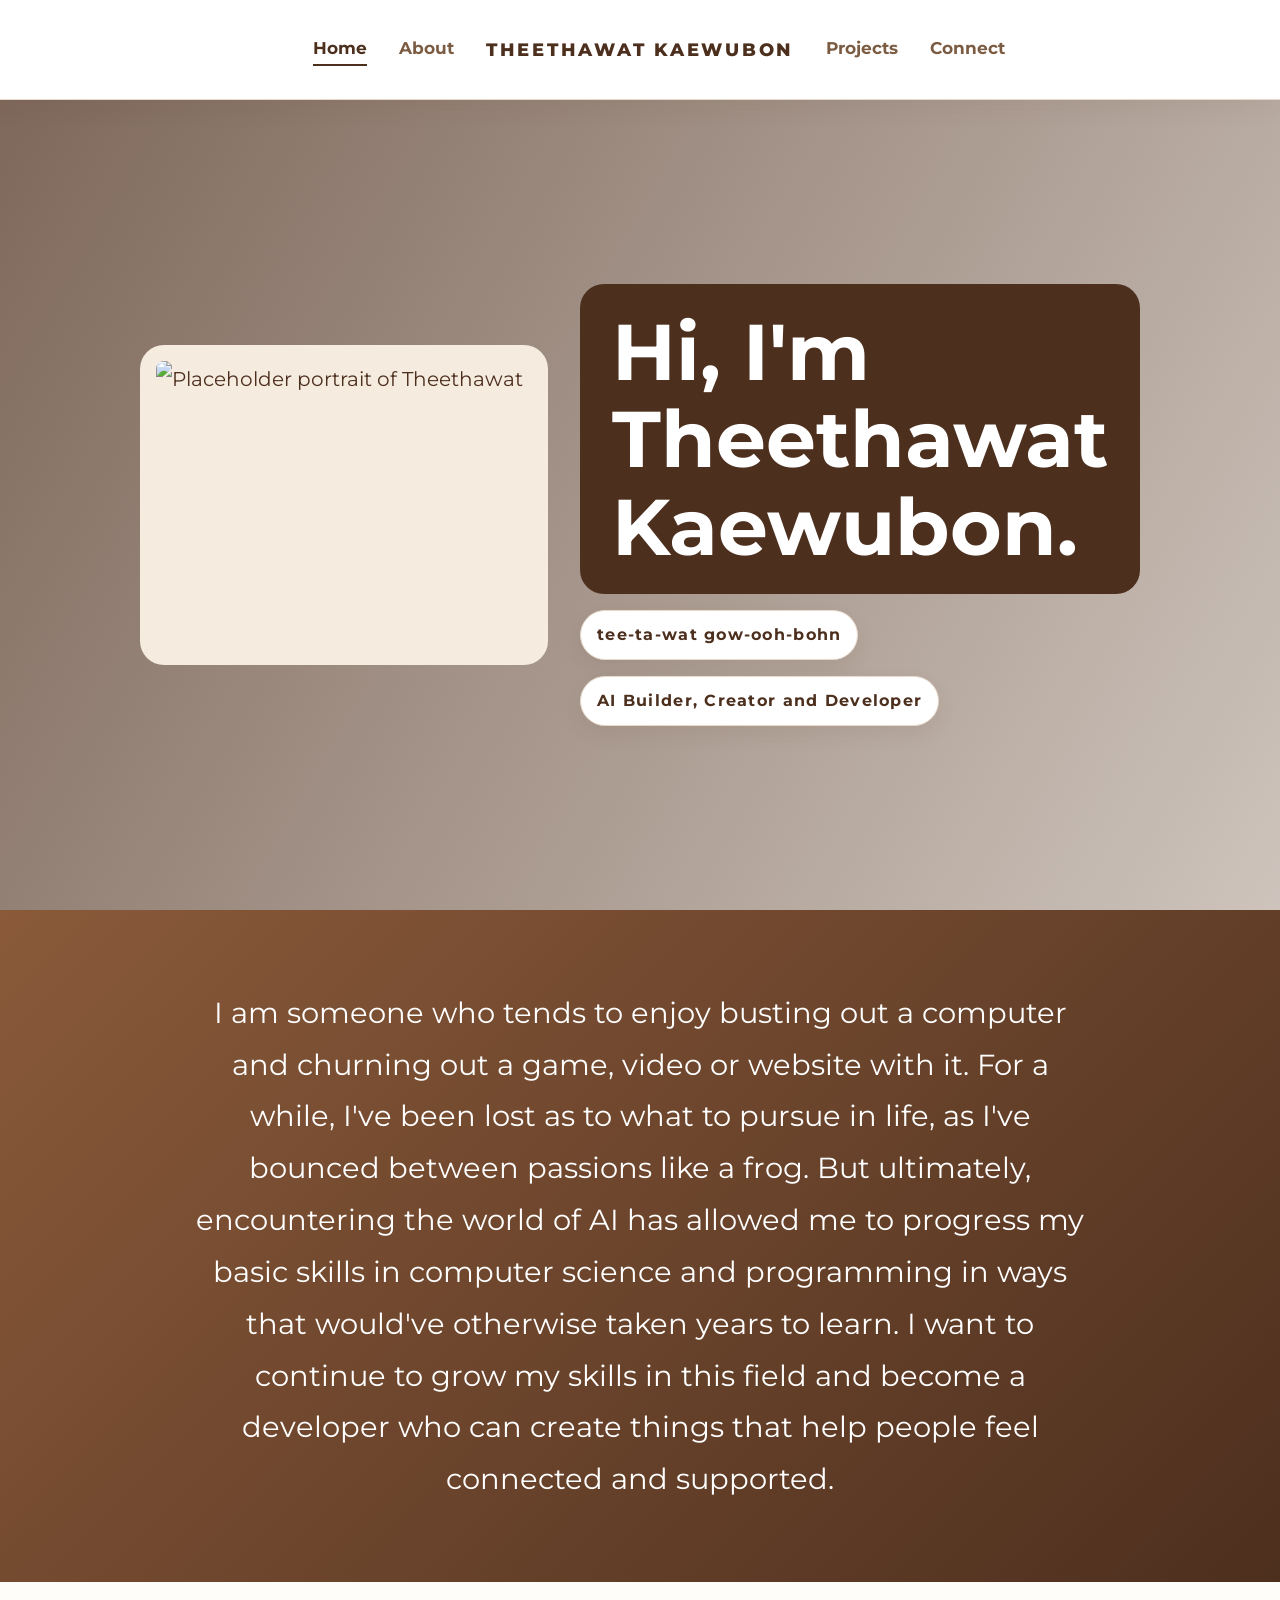
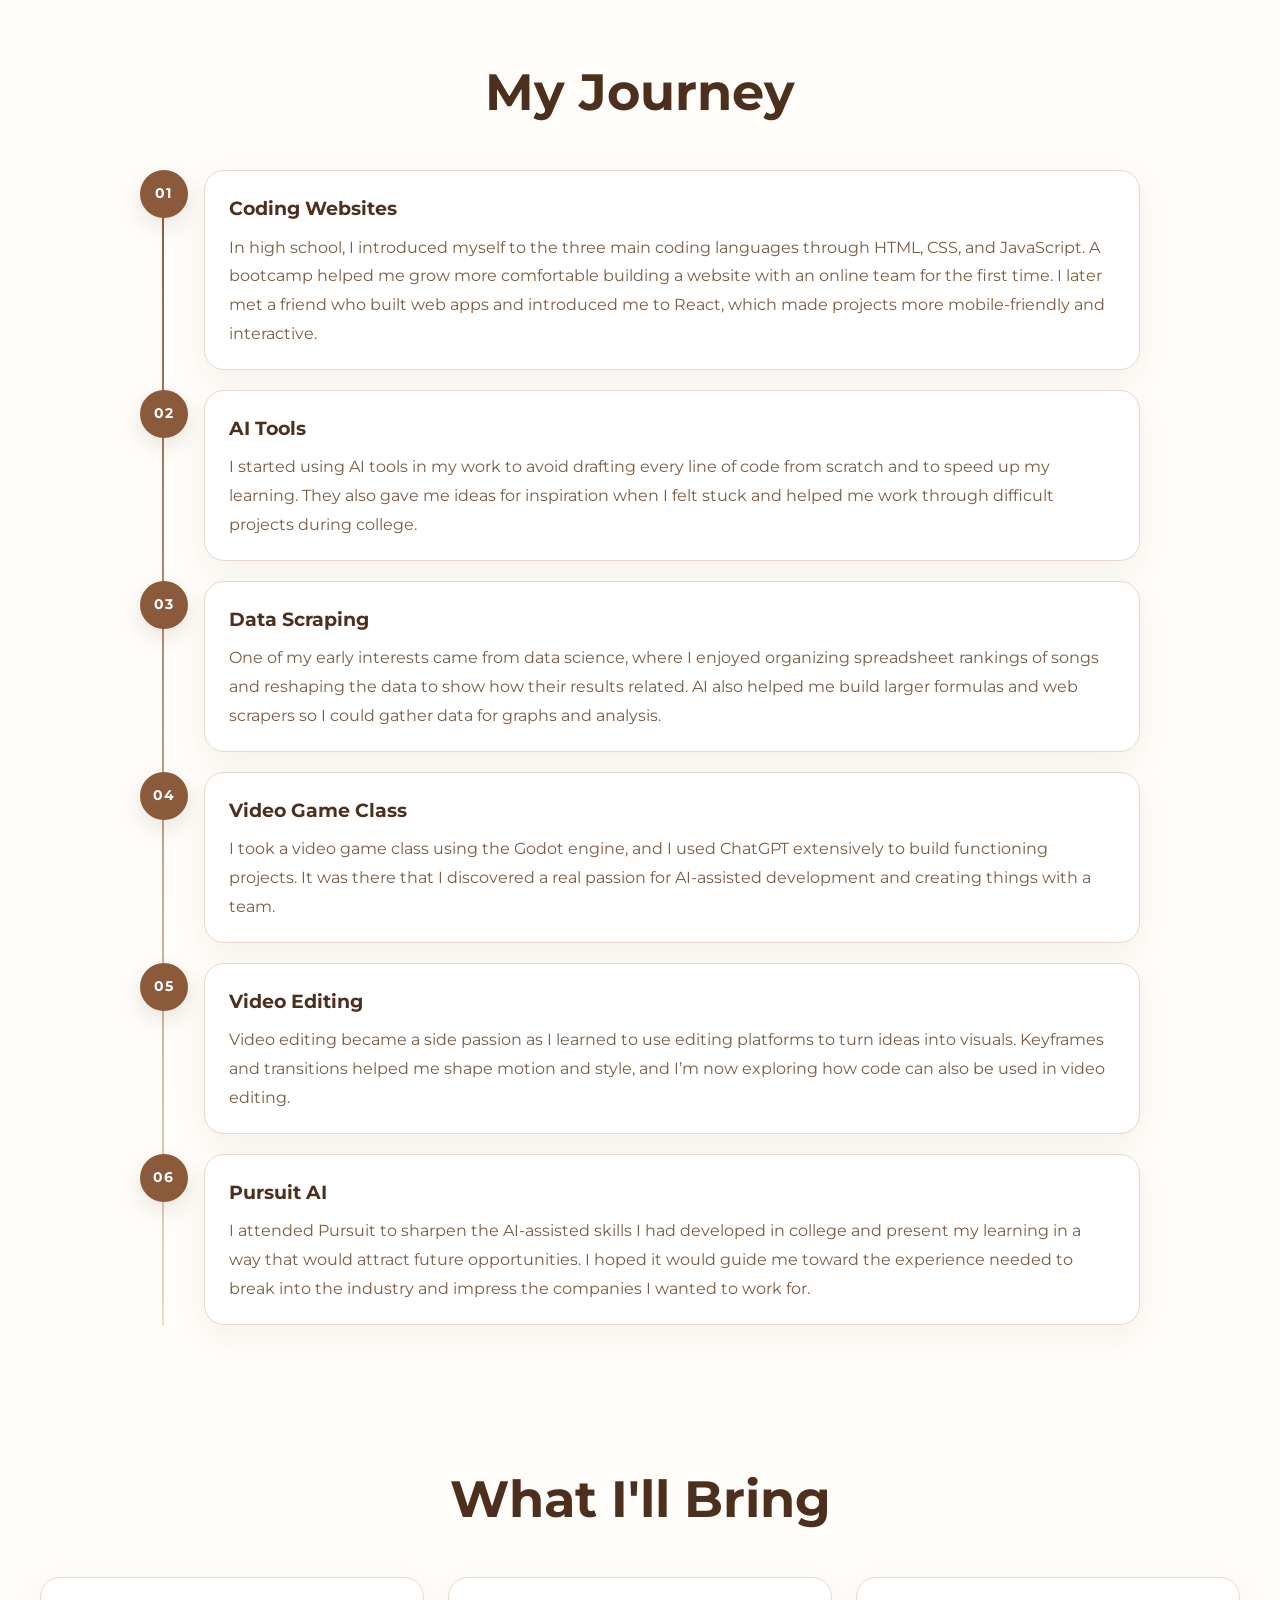
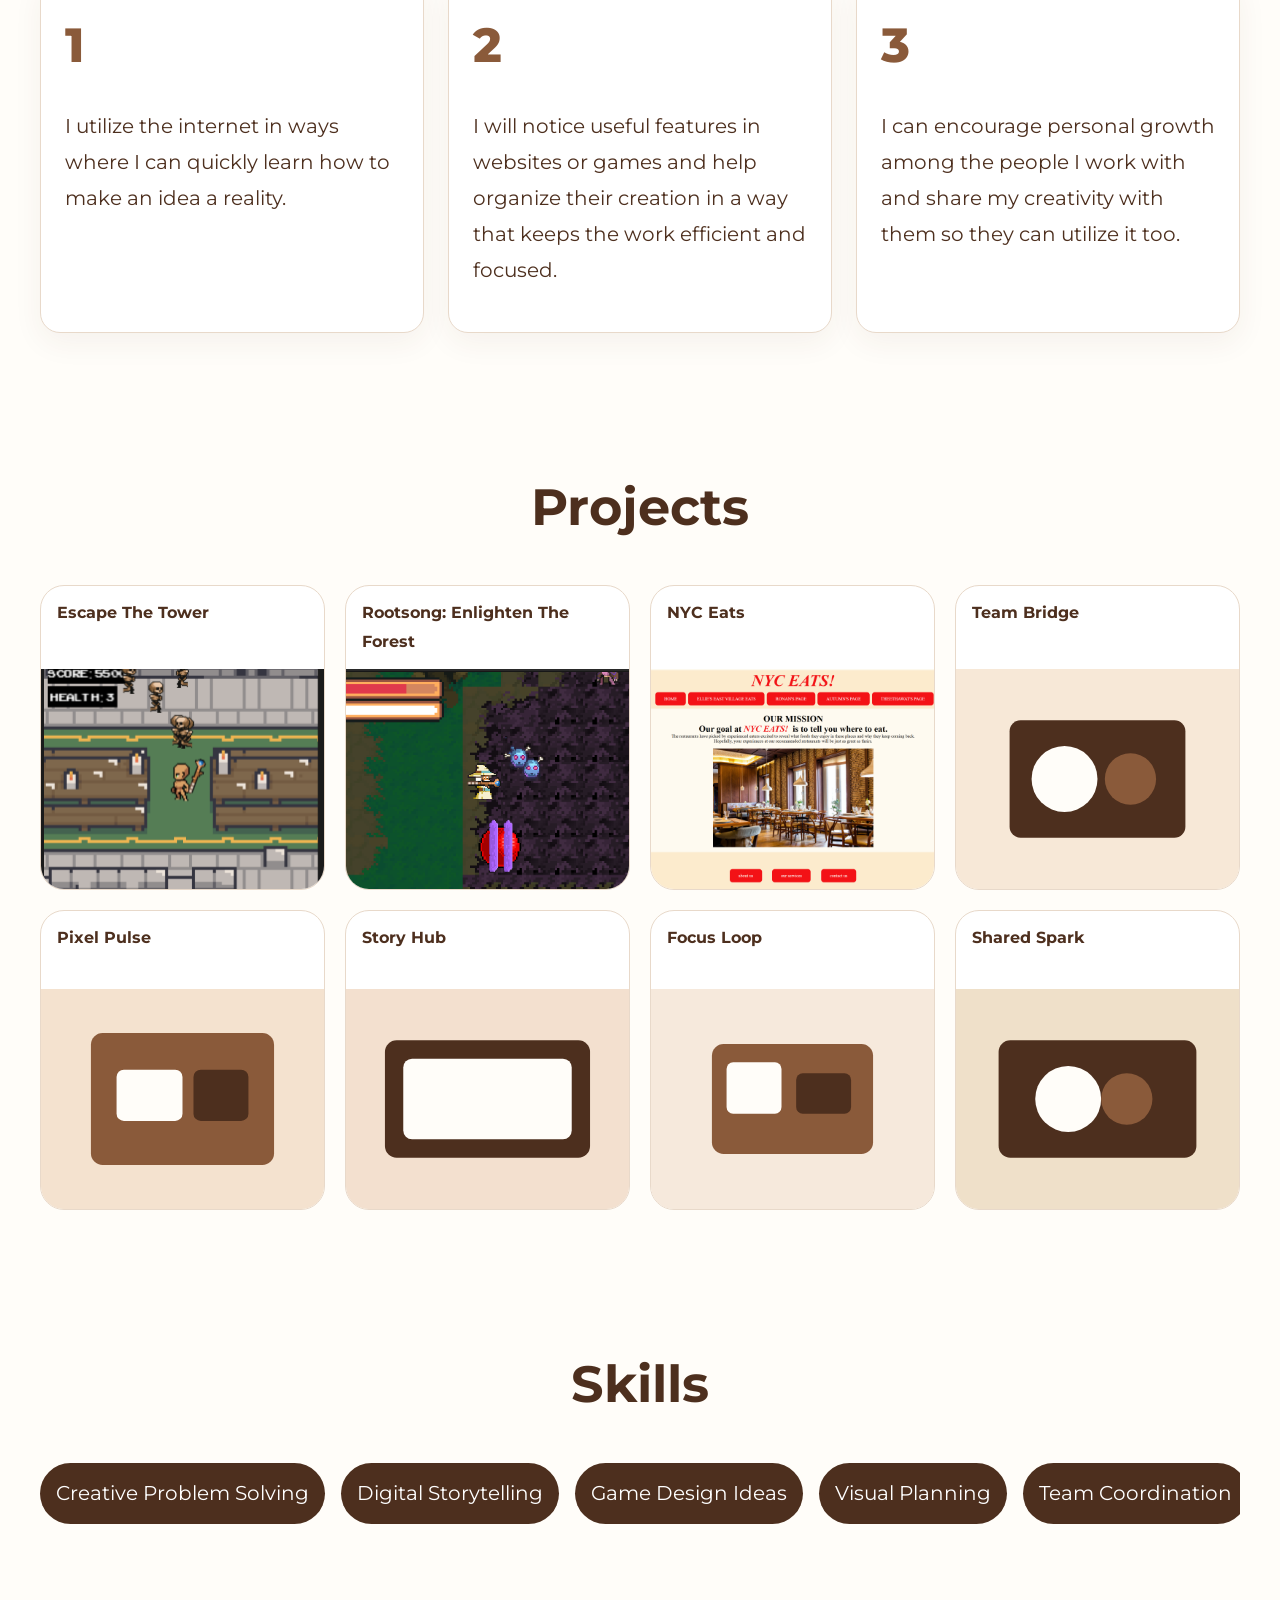
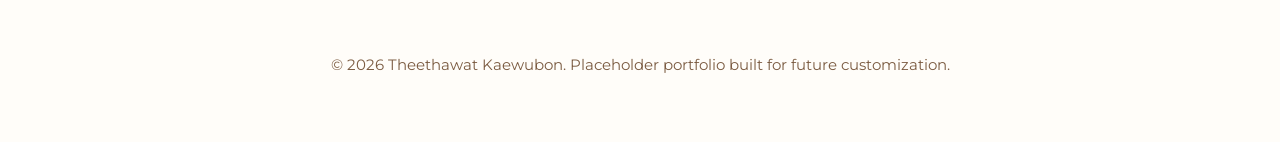
==== commit 4dc7118e: "Added timeline of my background and how I got into Pursuit" ====
--- a/portfolio/index.html
+++ b/portfolio/index.html
@@ -47,22 +47,59 @@
         </p>
       </section>
 
-      <section class="story section" id="my-story">
+      <section class="timeline section">
         <div class="section-heading">
-          <h2>My Story</h2>
+          <h2>My Journey</h2>
         </div>
-        <div class="story-grid">
-          <article class="story-card">
-            <span class="card-number">1</span>
-            <p>I survived my mental health nearly deteriorating in COVID-19 and know what it is like to be at rock bottom and escape it.</p>
+        <div class="timeline-shell">
+          <div class="timeline-line"></div>
+
+          <article class="timeline-item">
+            <div class="timeline-marker">01</div>
+            <div class="timeline-card">
+              <h3>Coding Websites</h3>
+              <p>In high school, I introduced myself to the three main coding languages through HTML, CSS, and JavaScript. A bootcamp helped me grow more comfortable building a website with an online team for the first time. I later met a friend who built web apps and introduced me to React, which made projects more mobile-friendly and interactive.</p>
+            </div>
           </article>
-          <article class="story-card">
-            <span class="card-number">2</span>
-            <p>I learned from my IT job what a proper work mindset is like and how one composes themselves for life.</p>
+
+          <article class="timeline-item">
+            <div class="timeline-marker">02</div>
+            <div class="timeline-card">
+              <h3>AI Tools</h3>
+              <p>I started using AI tools in my work to avoid drafting every line of code from scratch and to speed up my learning. They also gave me ideas for inspiration when I felt stuck and helped me work through difficult projects during college.</p>
+            </div>
           </article>
-          <article class="story-card">
-            <span class="card-number">3</span>
-            <p>My summer camp experiences taught me how important community and networking can be when you learn to build trust and bond with others.</p>
+
+          <article class="timeline-item">
+            <div class="timeline-marker">03</div>
+            <div class="timeline-card">
+              <h3>Data Scraping</h3>
+              <p>One of my early interests came from data science, where I enjoyed organizing spreadsheet rankings of songs and reshaping the data to show how their results related. AI also helped me build larger formulas and web scrapers so I could gather data for graphs and analysis.</p>
+            </div>
+          </article>
+
+          <article class="timeline-item">
+            <div class="timeline-marker">04</div>
+            <div class="timeline-card">
+              <h3>Video Game Class</h3>
+              <p>I took a video game class using the Godot engine, and I used ChatGPT extensively to build functioning projects. It was there that I discovered a real passion for AI-assisted development and creating things with a team.</p>
+            </div>
+          </article>
+
+          <article class="timeline-item">
+            <div class="timeline-marker">05</div>
+            <div class="timeline-card">
+              <h3>Video Editing</h3>
+              <p>Video editing became a side passion as I learned to use editing platforms to turn ideas into visuals. Keyframes and transitions helped me shape motion and style, and I’m now exploring how code can also be used in video editing.</p>
+            </div>
+          </article>
+
+          <article class="timeline-item">
+            <div class="timeline-marker">06</div>
+            <div class="timeline-card">
+              <h3>Pursuit AI</h3>
+              <p>I attended Pursuit to sharpen the AI-assisted skills I had developed in college and present my learning in a way that would attract future opportunities. I hoped it would guide me toward the experience needed to break into the industry and impress the companies I wanted to work for.</p>
+            </div>
           </article>
         </div>
       </section>
@@ -74,15 +111,15 @@
         <div class="story-grid">
           <article class="story-card">
             <span class="card-number">1</span>
-            <p>I bring a peaceful mindset for when people are stressed out with their work and need reorganization.</p>
+            <p>I utilize the internet in ways where I can quickly learn how to make an idea a reality.</p>
           </article>
           <article class="story-card">
             <span class="card-number">2</span>
-            <p>I will notice useful features in websites or games and help organize tasks so the work is efficient and focused.</p>
+            <p>I will notice useful features in websites or games and help organize their creation in a way that keeps the work efficient and focused.</p>
           </article>
           <article class="story-card">
             <span class="card-number">3</span>
-            <p>I can ask for help when I need it and collaborate with teammates in a way that keeps everyone moving forward.</p>
+            <p>I can encourage personal growth among the people I work with and share my creativity with them so they can utilize it too.</p>
           </article>
         </div>
       </section>
--- a/portfolio/css/style.css
+++ b/portfolio/css/style.css
@@ -226,6 +226,65 @@
   margin: 0;
 }
 
+.timeline-shell {
+  position: relative;
+  max-width: 1000px;
+  margin: 0 auto;
+  display: grid;
+  gap: 1.25rem;
+}
+
+.timeline-line {
+  position: absolute;
+  left: 1.35rem;
+  top: 0;
+  bottom: 0;
+  width: 2px;
+  background: linear-gradient(180deg, var(--accent), var(--border));
+}
+
+.timeline-item {
+  position: relative;
+  display: grid;
+  grid-template-columns: 3rem 1fr;
+  gap: 1rem;
+  align-items: start;
+}
+
+.timeline-marker {
+  width: 3rem;
+  height: 3rem;
+  border-radius: 999px;
+  display: grid;
+  place-items: center;
+  background: var(--accent);
+  color: #fff;
+  font-size: 0.9rem;
+  font-weight: 700;
+  letter-spacing: 0.08em;
+  box-shadow: 0 8px 20px rgba(77, 47, 30, 0.12);
+}
+
+.timeline-card {
+  background: #fff;
+  border: 1px solid var(--border);
+  border-radius: 20px;
+  padding: 1.25rem 1.5rem;
+  box-shadow: 0 10px 30px rgba(77, 47, 30, 0.06);
+}
+
+.timeline-card h3 {
+  margin: 0 0 0.5rem;
+  font-size: 1.2rem;
+  color: var(--text);
+}
+
+.timeline-card p {
+  margin: 0;
+  color: var(--muted);
+  font-size: 1rem;
+}
+
 .story-grid {
   display: grid;
   grid-template-columns: repeat(3, minmax(220px, 1fr));
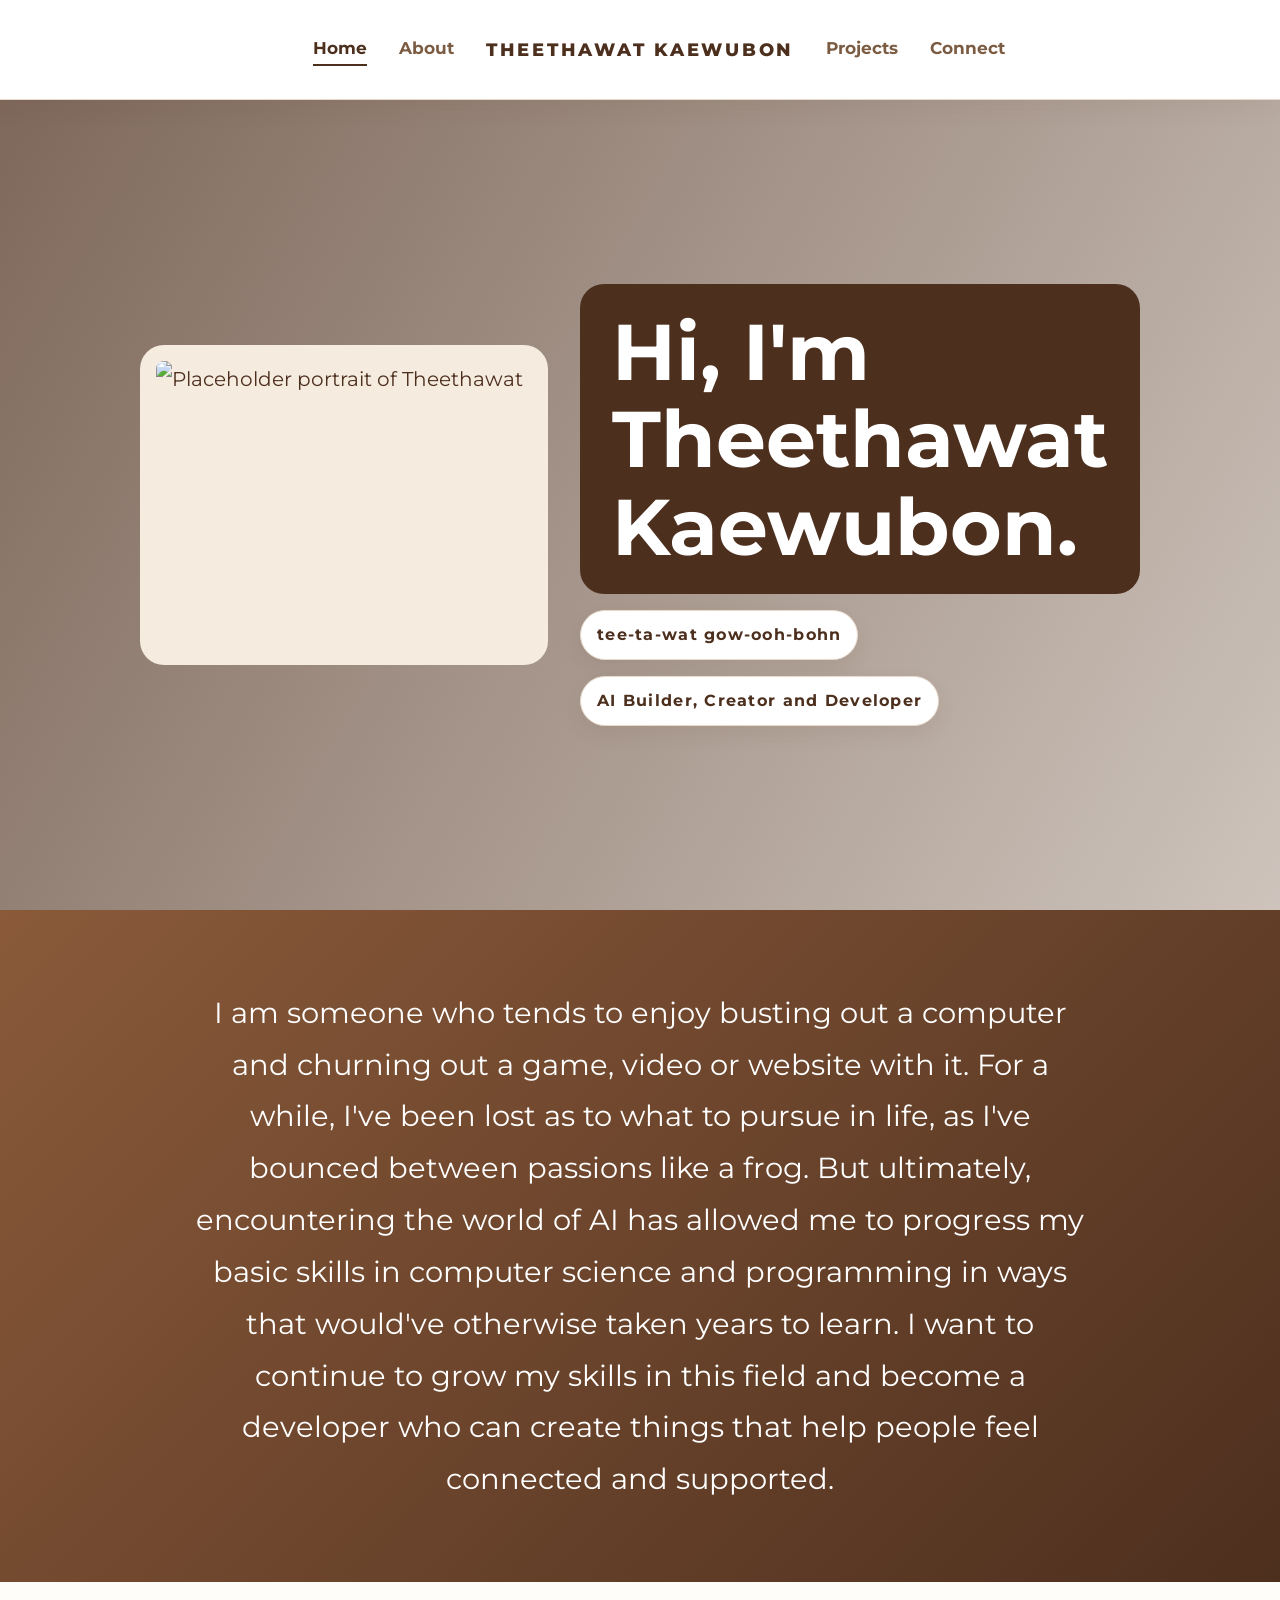
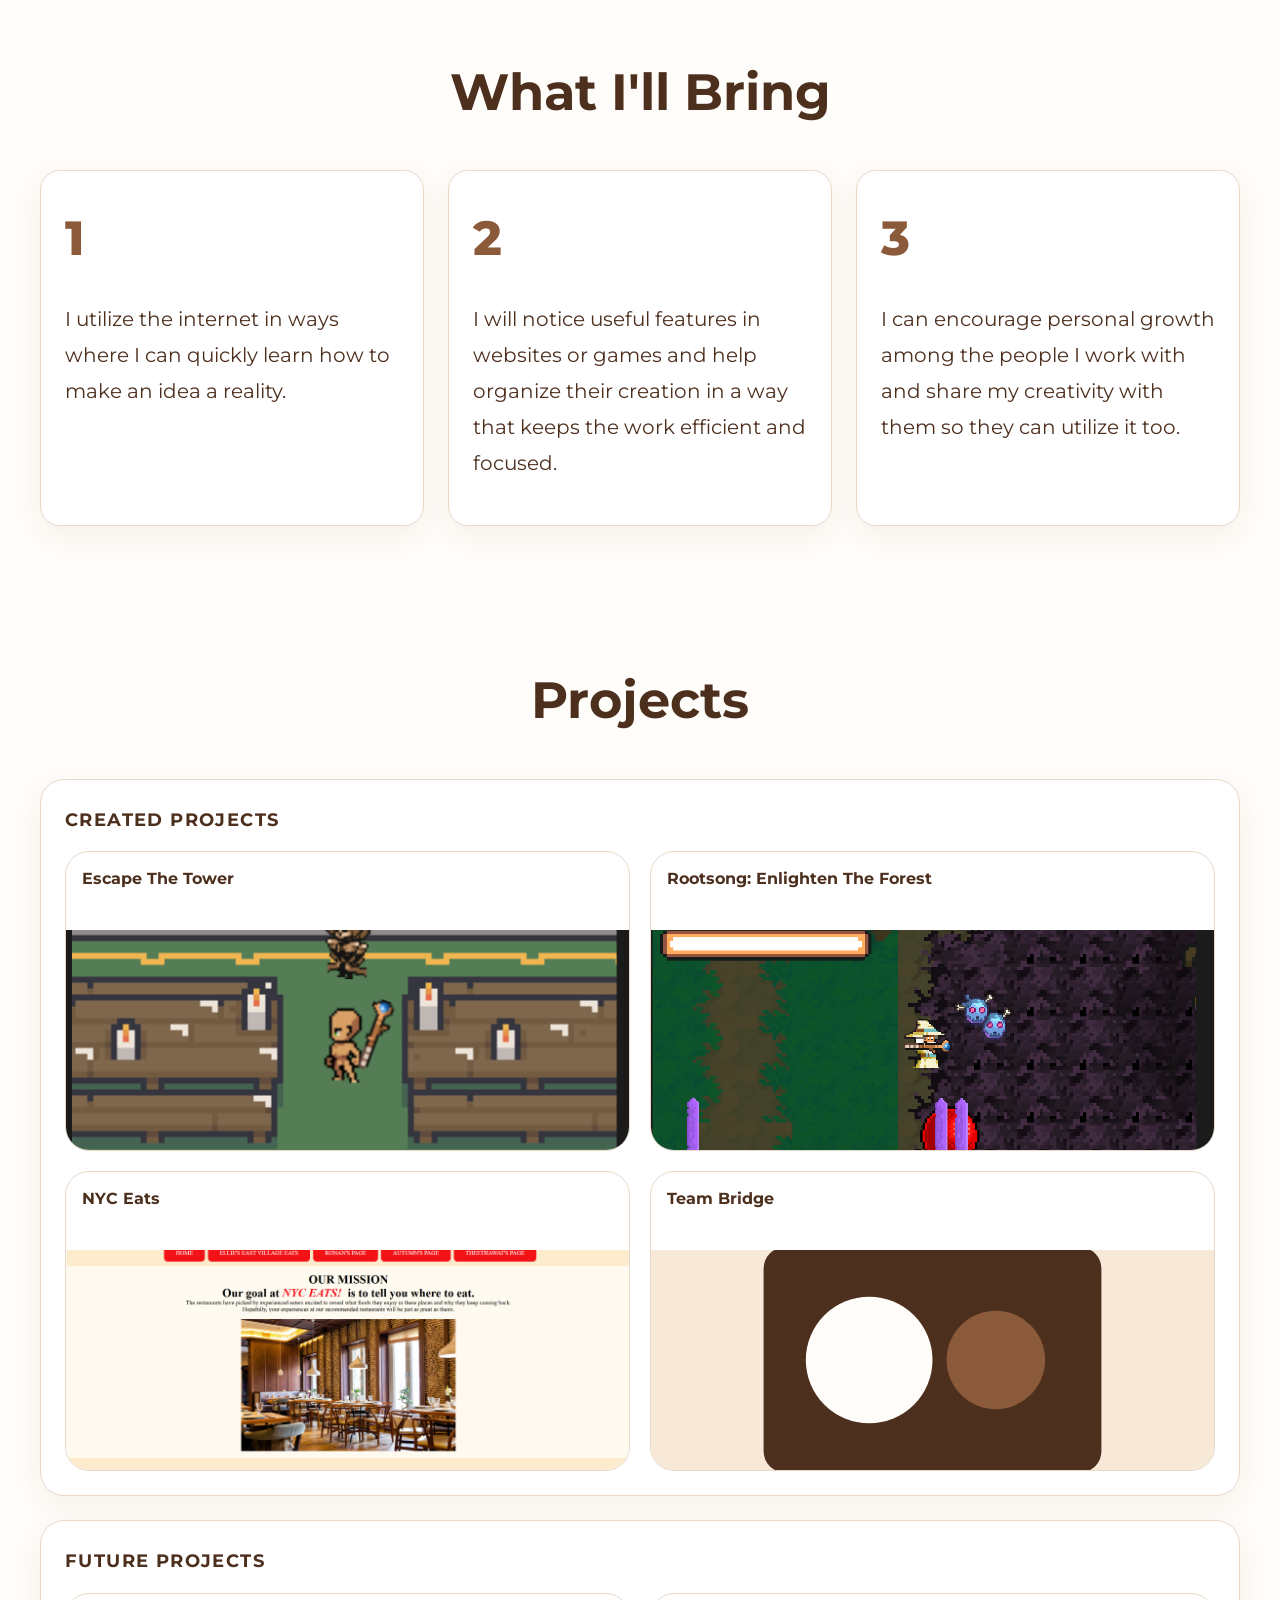
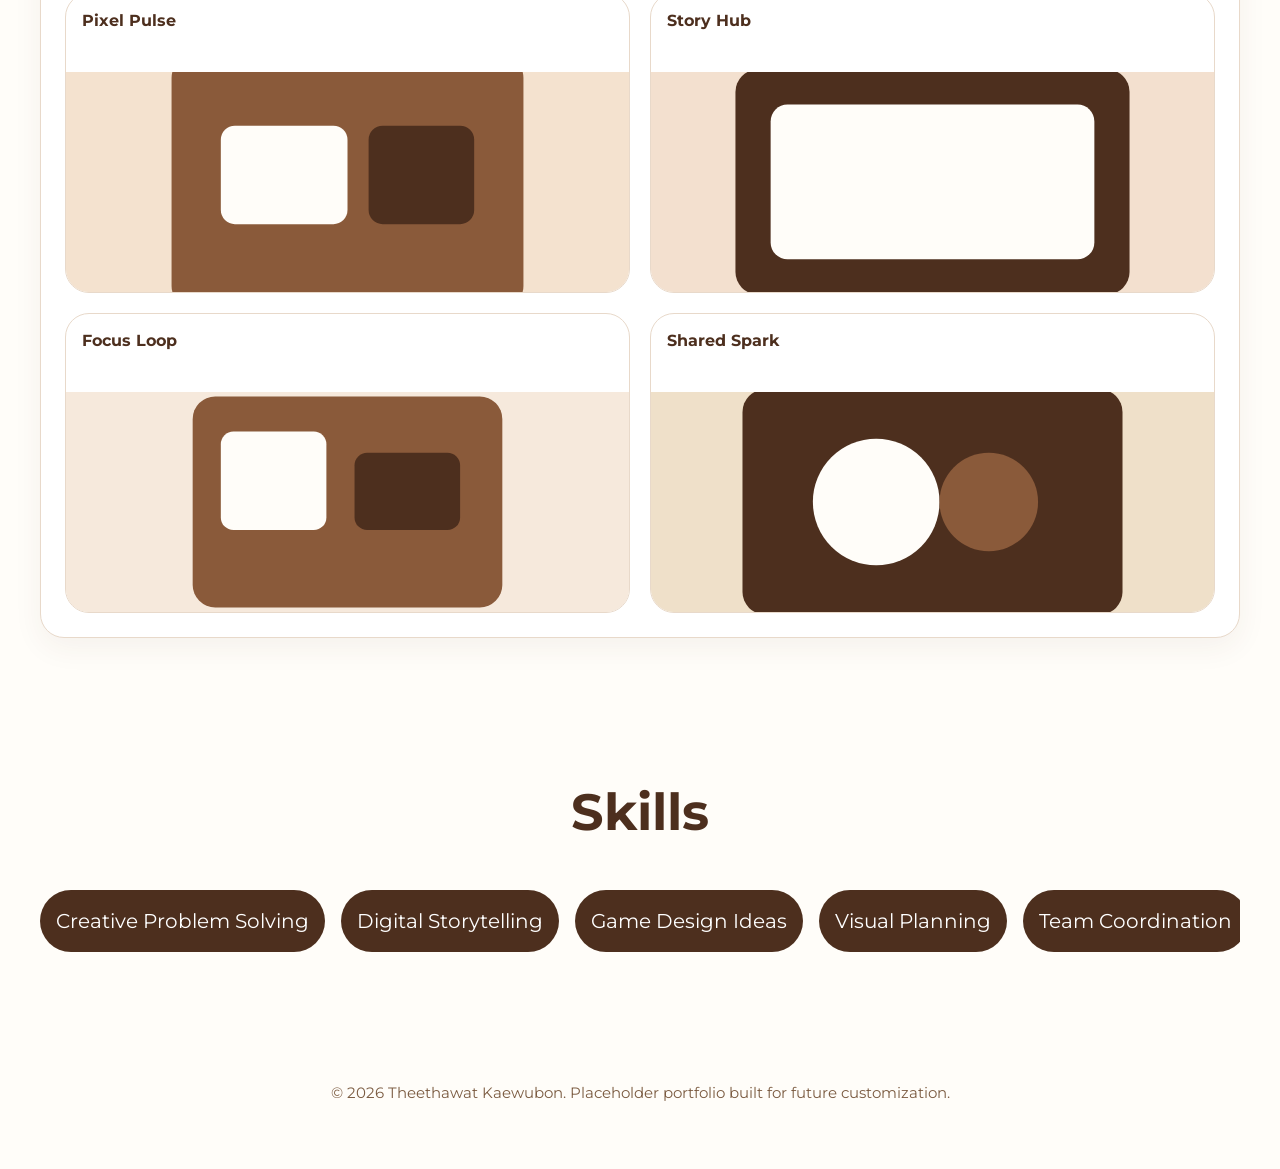
==== commit 3d48a1a6: "Moved timeline to ABout Me page and improved on that page's introduction" ====
--- a/portfolio/index.html
+++ b/portfolio/index.html
@@ -47,63 +47,6 @@
         </p>
       </section>
 
-      <section class="timeline section">
-        <div class="section-heading">
-          <h2>My Journey</h2>
-        </div>
-        <div class="timeline-shell">
-          <div class="timeline-line"></div>
-
-          <article class="timeline-item">
-            <div class="timeline-marker">01</div>
-            <div class="timeline-card">
-              <h3>Coding Websites</h3>
-              <p>In high school, I introduced myself to the three main coding languages through HTML, CSS, and JavaScript. A bootcamp helped me grow more comfortable building a website with an online team for the first time. I later met a friend who built web apps and introduced me to React, which made projects more mobile-friendly and interactive.</p>
-            </div>
-          </article>
-
-          <article class="timeline-item">
-            <div class="timeline-marker">02</div>
-            <div class="timeline-card">
-              <h3>AI Tools</h3>
-              <p>I started using AI tools in my work to avoid drafting every line of code from scratch and to speed up my learning. They also gave me ideas for inspiration when I felt stuck and helped me work through difficult projects during college.</p>
-            </div>
-          </article>
-
-          <article class="timeline-item">
-            <div class="timeline-marker">03</div>
-            <div class="timeline-card">
-              <h3>Data Scraping</h3>
-              <p>One of my early interests came from data science, where I enjoyed organizing spreadsheet rankings of songs and reshaping the data to show how their results related. AI also helped me build larger formulas and web scrapers so I could gather data for graphs and analysis.</p>
-            </div>
-          </article>
-
-          <article class="timeline-item">
-            <div class="timeline-marker">04</div>
-            <div class="timeline-card">
-              <h3>Video Game Class</h3>
-              <p>I took a video game class using the Godot engine, and I used ChatGPT extensively to build functioning projects. It was there that I discovered a real passion for AI-assisted development and creating things with a team.</p>
-            </div>
-          </article>
-
-          <article class="timeline-item">
-            <div class="timeline-marker">05</div>
-            <div class="timeline-card">
-              <h3>Video Editing</h3>
-              <p>Video editing became a side passion as I learned to use editing platforms to turn ideas into visuals. Keyframes and transitions helped me shape motion and style, and I’m now exploring how code can also be used in video editing.</p>
-            </div>
-          </article>
-
-          <article class="timeline-item">
-            <div class="timeline-marker">06</div>
-            <div class="timeline-card">
-              <h3>Pursuit AI</h3>
-              <p>I attended Pursuit to sharpen the AI-assisted skills I had developed in college and present my learning in a way that would attract future opportunities. I hoped it would guide me toward the experience needed to break into the industry and impress the companies I wanted to work for.</p>
-            </div>
-          </article>
-        </div>
-      </section>
-
       <section class="story section">
         <div class="section-heading">
           <h2>What I'll Bring</h2>
@@ -128,7 +71,7 @@
         <div class="section-heading">
           <h2>Projects</h2>
         </div>
-        <div id="project-preview-grid" class="project-grid"></div>
+        <div id="project-preview-grid" class="project-preview-grid"></div>
       </section>
 
       <section class="skills section">
--- a/portfolio/css/style.css
+++ b/portfolio/css/style.css
@@ -317,12 +317,34 @@
   margin-bottom: 0rem;
 }
 
-.project-grid {
-  display: grid;
-  grid-template-columns: repeat(4, minmax(180px, 1fr));
+.project-preview-grid {
+  display: grid;
+  gap: 1.5rem;
+  max-width: 1200px;
+  margin: 0 auto;
+}
+
+.preview-group {
+  background: #fff;
+  border: 1px solid var(--border);
+  border-radius: 24px;
+  padding: 1.5rem;
+  box-shadow: 0 10px 30px rgba(77, 47, 30, 0.06);
+}
+
+.preview-group-title,
+.project-index-heading {
+  margin: 0 0 1rem;
+  font-size: 1.1rem;
+  color: var(--text);
+  letter-spacing: 0.08em;
+  text-transform: uppercase;
+}
+
+.preview-group-grid {
+  display: grid;
+  grid-template-columns: repeat(2, minmax(180px, 1fr));
   gap: 1.25rem;
-  max-width: 1200px;
-  margin: 0 auto;
 }
 
 .project-card {
@@ -466,6 +488,16 @@
 }
 
 #project-toc {
+  display: grid;
+  gap: 1rem;
+}
+
+.project-index-group {
+  display: grid;
+  gap: 0.6rem;
+}
+
+.project-index-list {
   display: grid;
   gap: 0.75rem;
 }
@@ -576,7 +608,7 @@
     grid-template-columns: 1fr;
   }
 
-  .project-grid {
+  .preview-group-grid {
     grid-template-columns: repeat(2, minmax(180px, 1fr));
   }
 
@@ -595,7 +627,7 @@
     padding: 3rem 1rem;
   }
 
-  .project-grid {
+  .preview-group-grid {
     grid-template-columns: 1fr;
   }
 
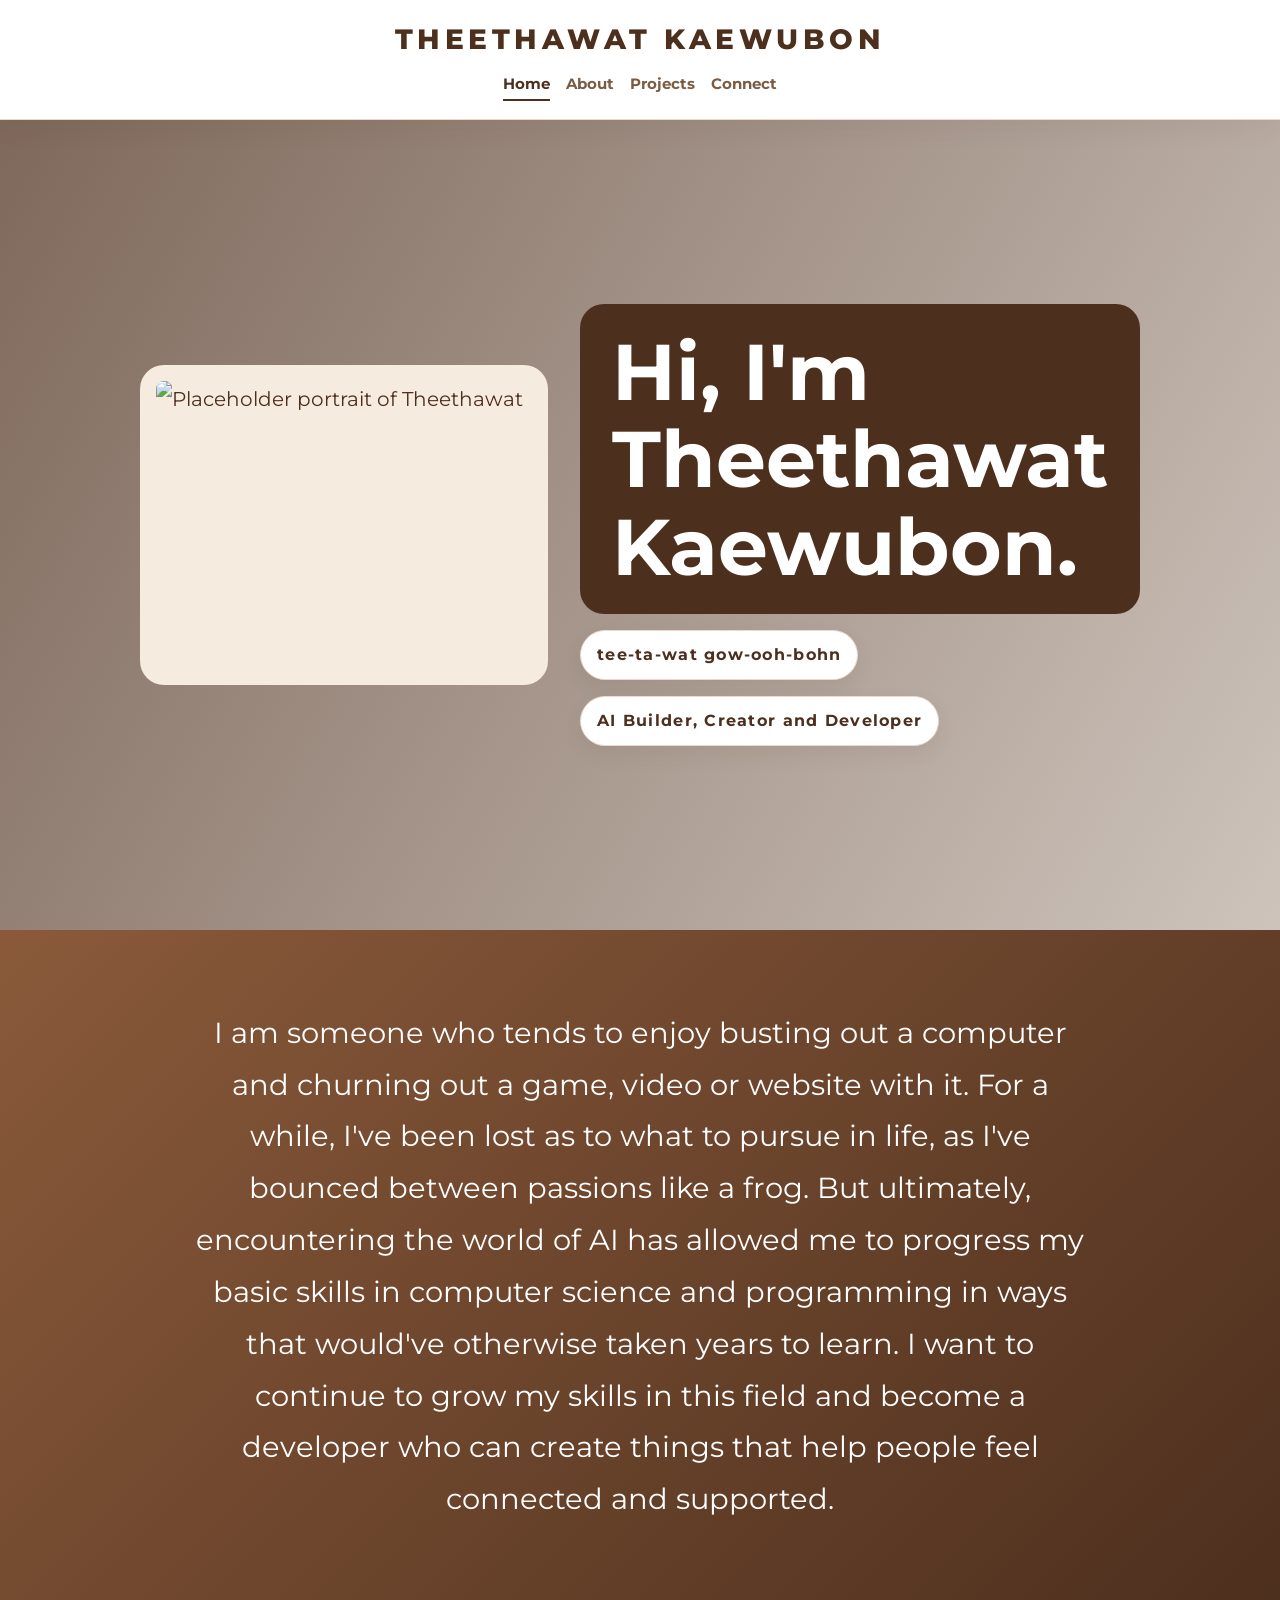
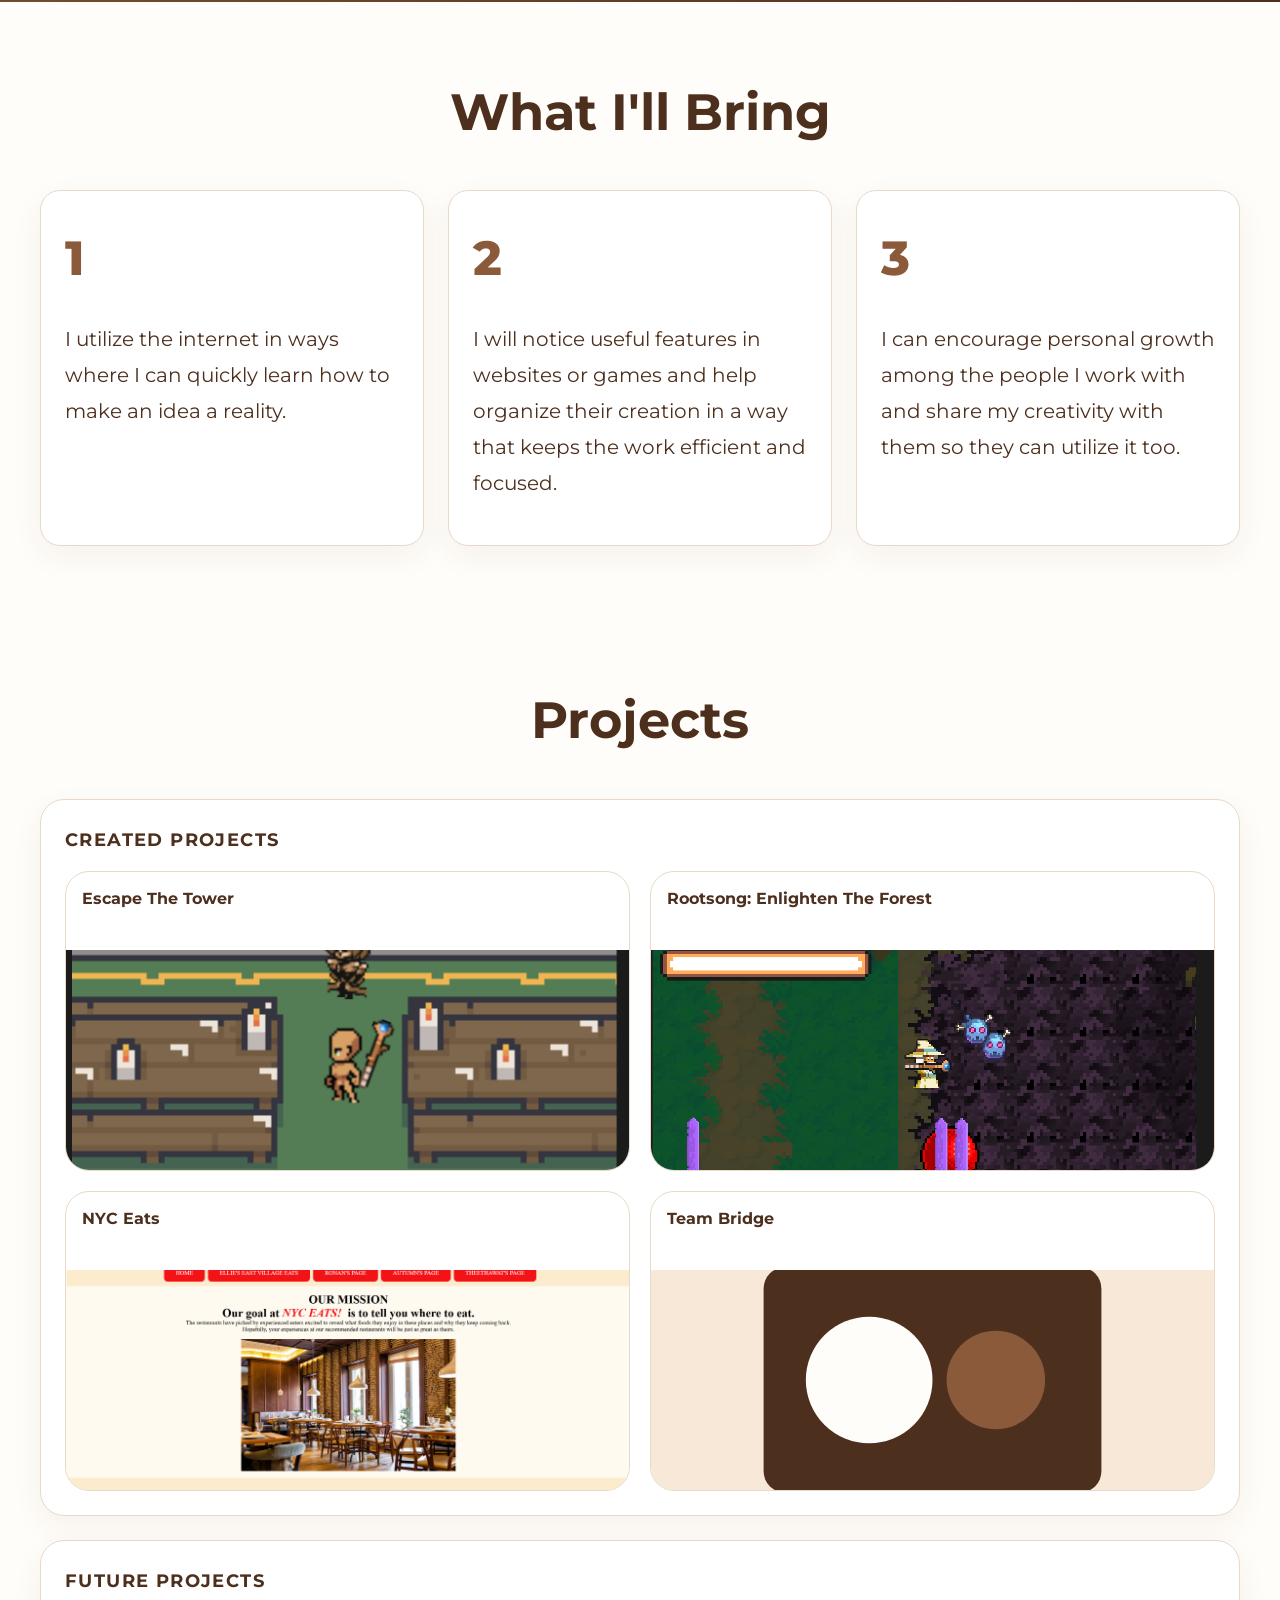
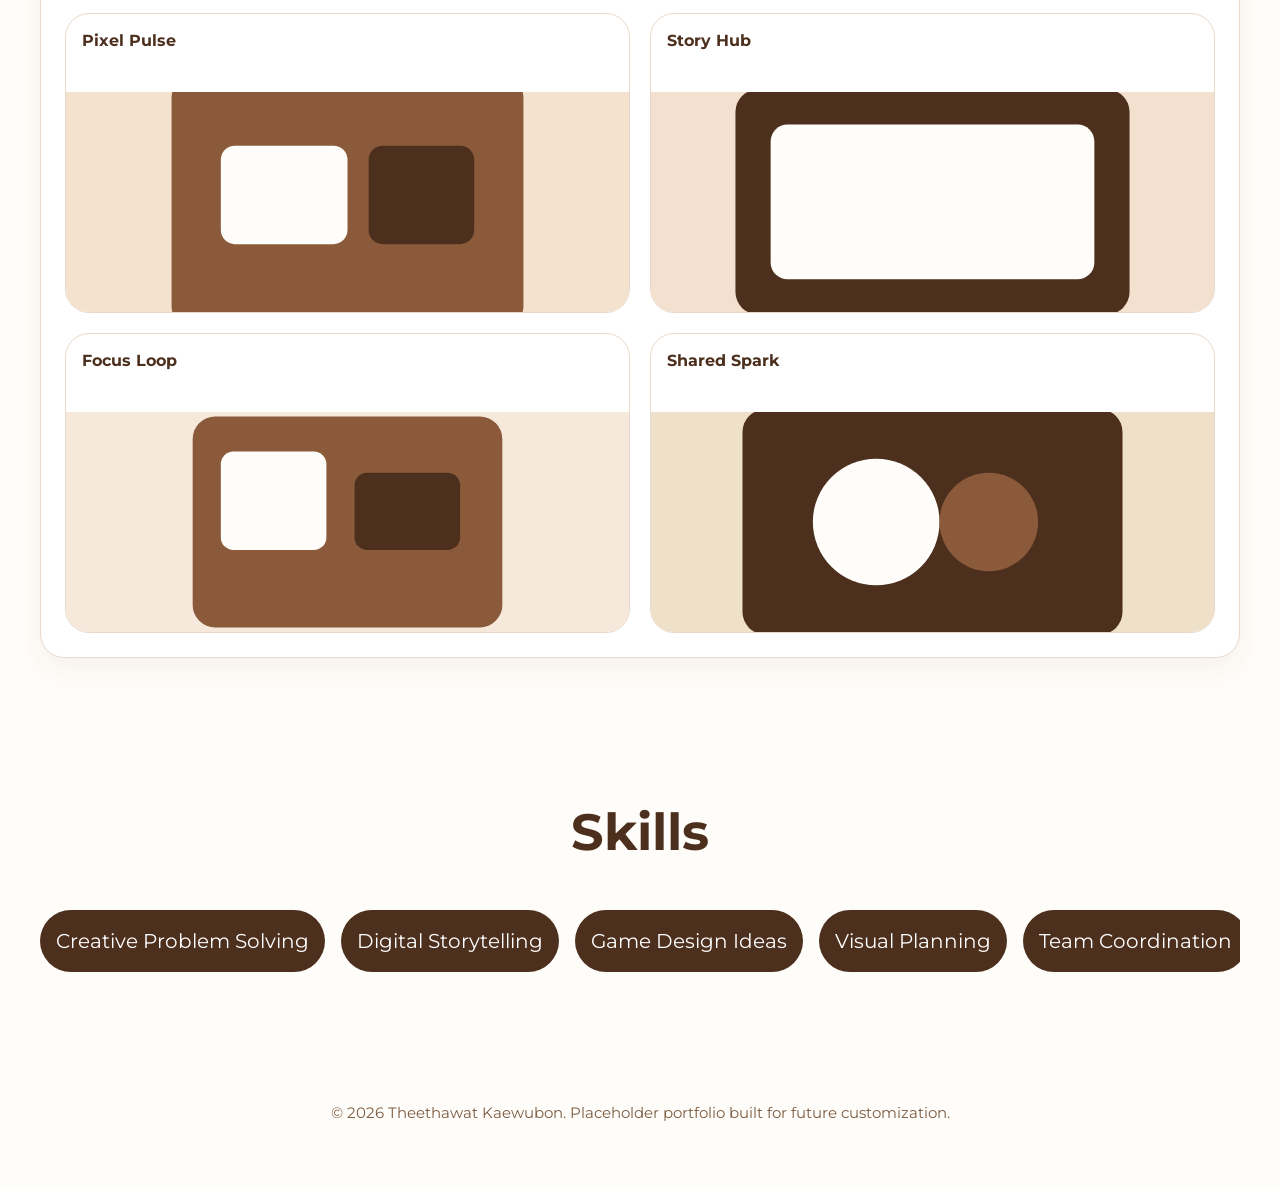
==== commit 949bcfc0: "Did a nav bar change to make my name bigger" ====
--- a/portfolio/index.html
+++ b/portfolio/index.html
@@ -15,12 +15,10 @@
   <body>
     <header class="site-nav">
       <div class="nav-shell">
-        <div class="nav-group left">
+        <a href="index.html" class="site-title">THEETHAWAT KAEWUBON</a>
+        <div class="nav-group">
           <a href="index.html" class="nav-link active">Home</a>
           <a href="about.html" class="nav-link">About</a>
-        </div>
-        <a href="index.html" class="site-title">THEETHAWAT KAEWUBON</a>
-        <div class="nav-group right">
           <a href="projects.html" class="nav-link">Projects</a>
           <a href="connect.html" class="nav-link">Connect</a>
         </div>
--- a/portfolio/css/style.css
+++ b/portfolio/css/style.css
@@ -34,8 +34,7 @@
 }
 
 .site-nav {
-  height: 10vh;
-  min-height: 100px;
+  min-height: 120px;
   background: #fff;
   display: flex;
   align-items: center;
@@ -49,37 +48,35 @@
 
 .nav-shell {
   width: min(1200px, 100%);
-  display: grid;
-  grid-template-columns: 1fr auto 1fr;
-  align-items: center;
-  gap: 1.5rem 2rem;
-  padding: 0 1.75rem;
+  display: flex;
+  flex-direction: column;
+  align-items: center;
+  justify-content: center;
+  gap: 0.35rem;
+  padding: 0.75rem 1.75rem 1rem;
 }
 
 .nav-group {
   display: flex;
-  gap: 2rem;
-  align-items: center;
-}
-
-.nav-group.left {
-  justify-content: flex-end;
-}
-
-.nav-group.right {
-  justify-content: flex-start;
+  gap: 1rem;
+  align-items: center;
+  justify-content: center;
+  flex-wrap: wrap;
+  width: 100%;
 }
 
 .site-title {
-  font-size: 1.15rem;
+  font-size: clamp(1.2rem, 2.2vw, 2rem);
   font-weight: 800;
-  letter-spacing: 0.15em;
+  letter-spacing: 0.16em;
   text-align: center;
   white-space: nowrap;
+  color: var(--text);
+  pointer-events: none;
 }
 
 .nav-link {
-  font-size: 1.05rem;
+  font-size: 0.95rem;
   font-weight: 700;
   color: var(--muted);
   position: relative;
@@ -611,15 +608,6 @@
   .preview-group-grid {
     grid-template-columns: repeat(2, minmax(180px, 1fr));
   }
-
-  .nav-shell {
-    grid-template-columns: 1fr;
-  }
-
-  .nav-group.left,
-  .nav-group.right {
-    justify-content: center;
-  }
 }
 
 @media (max-width: 600px) {
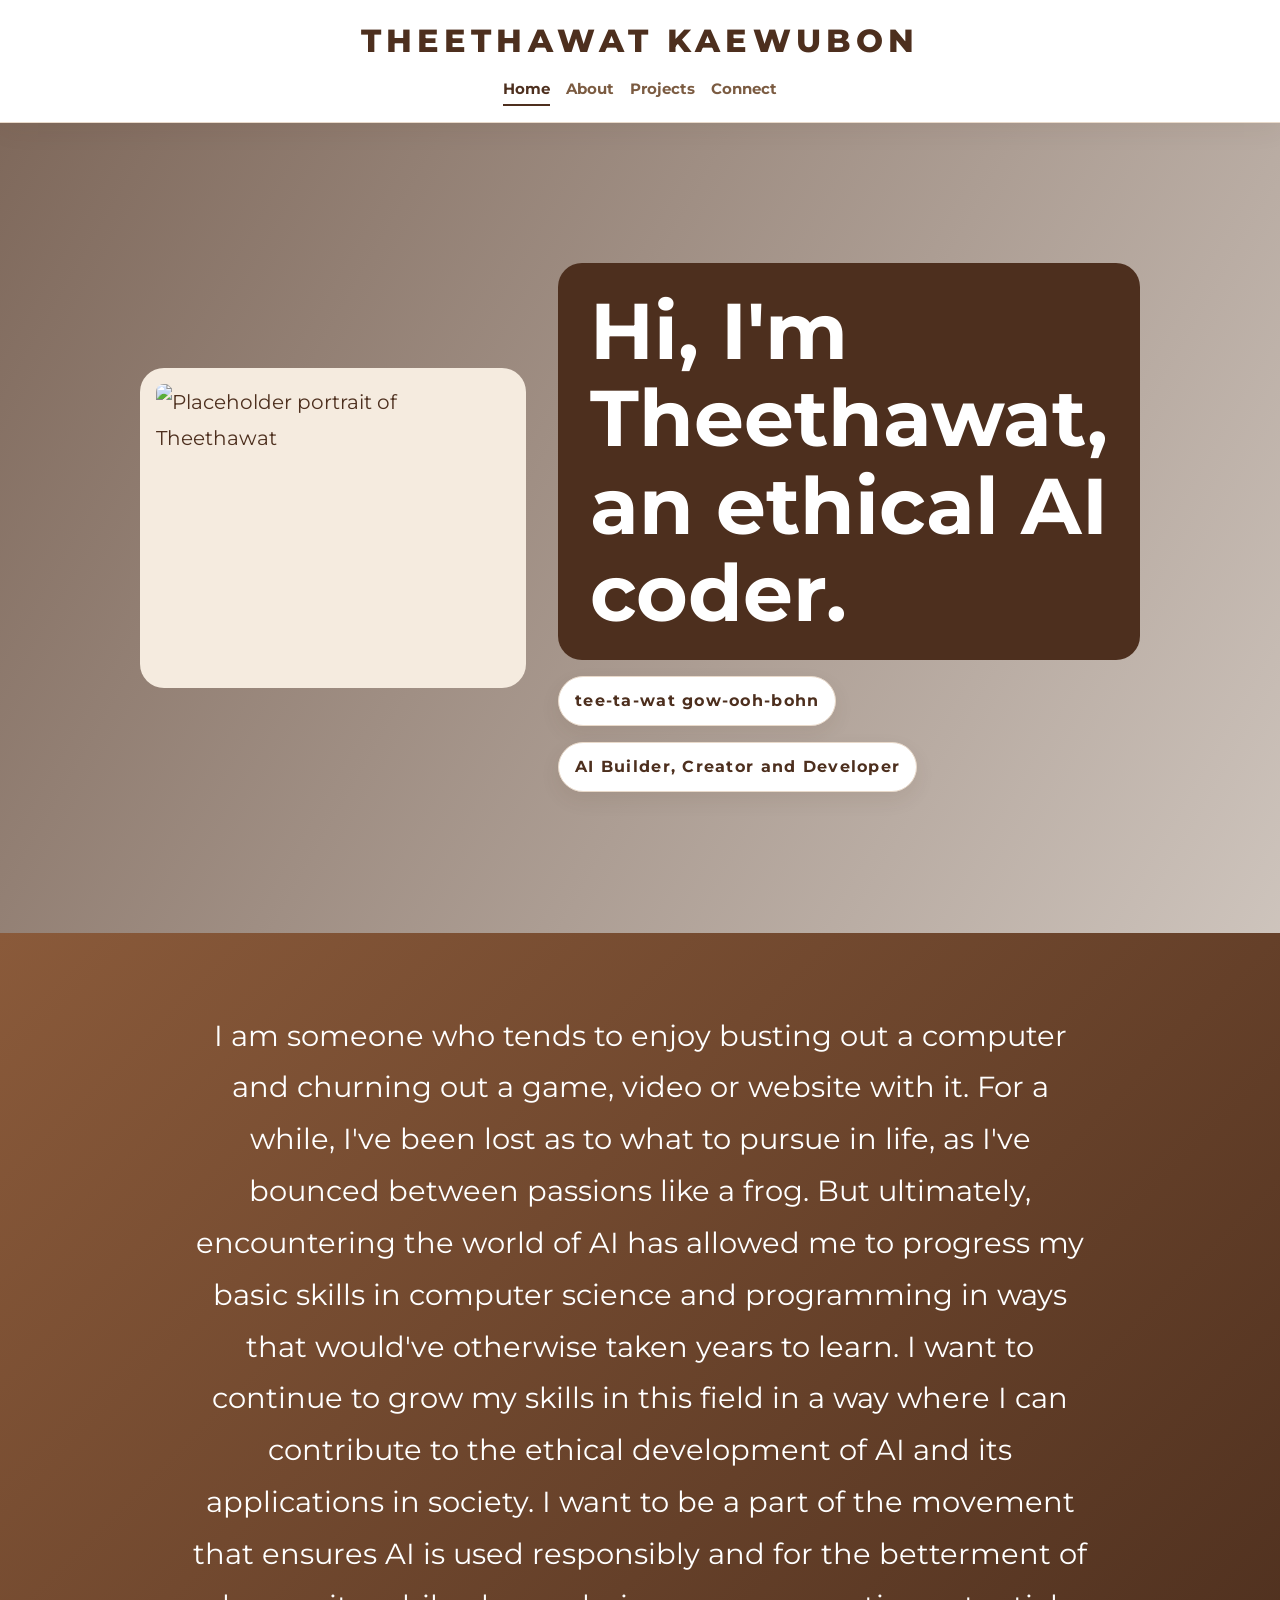
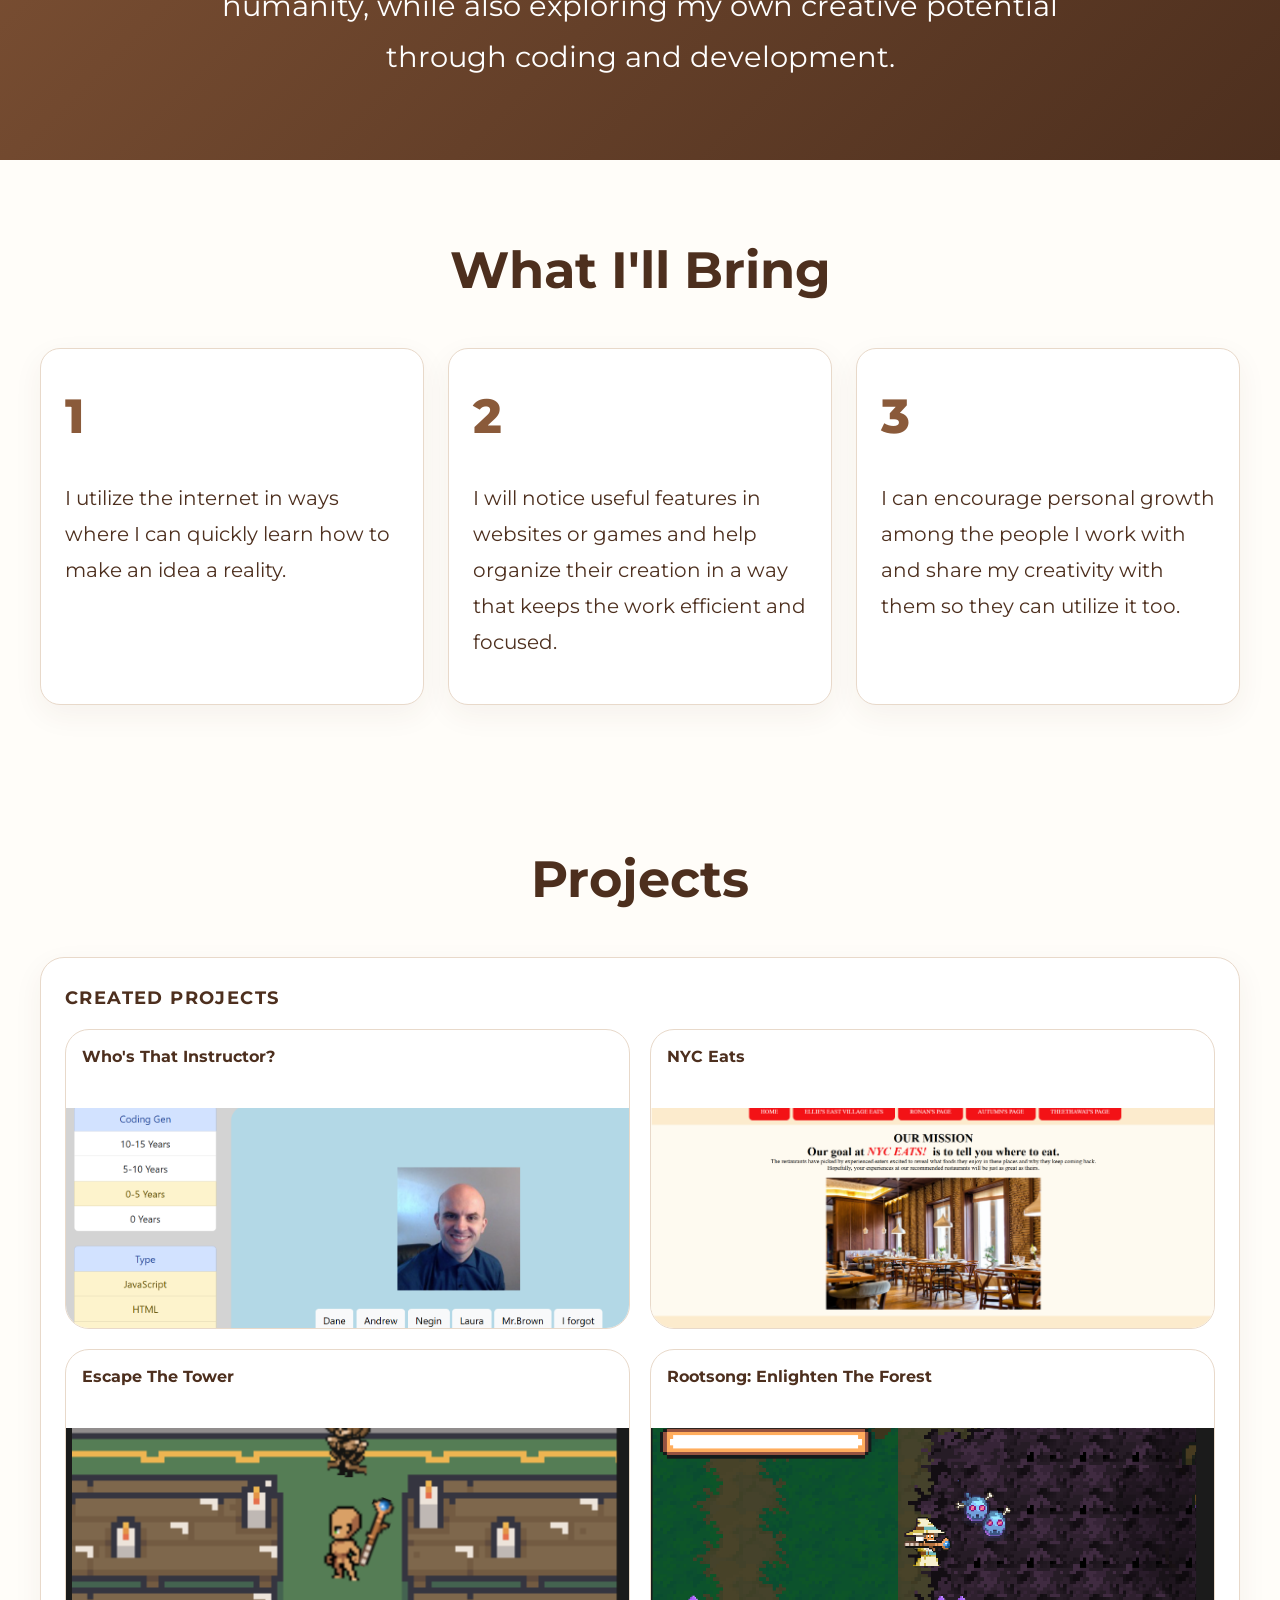
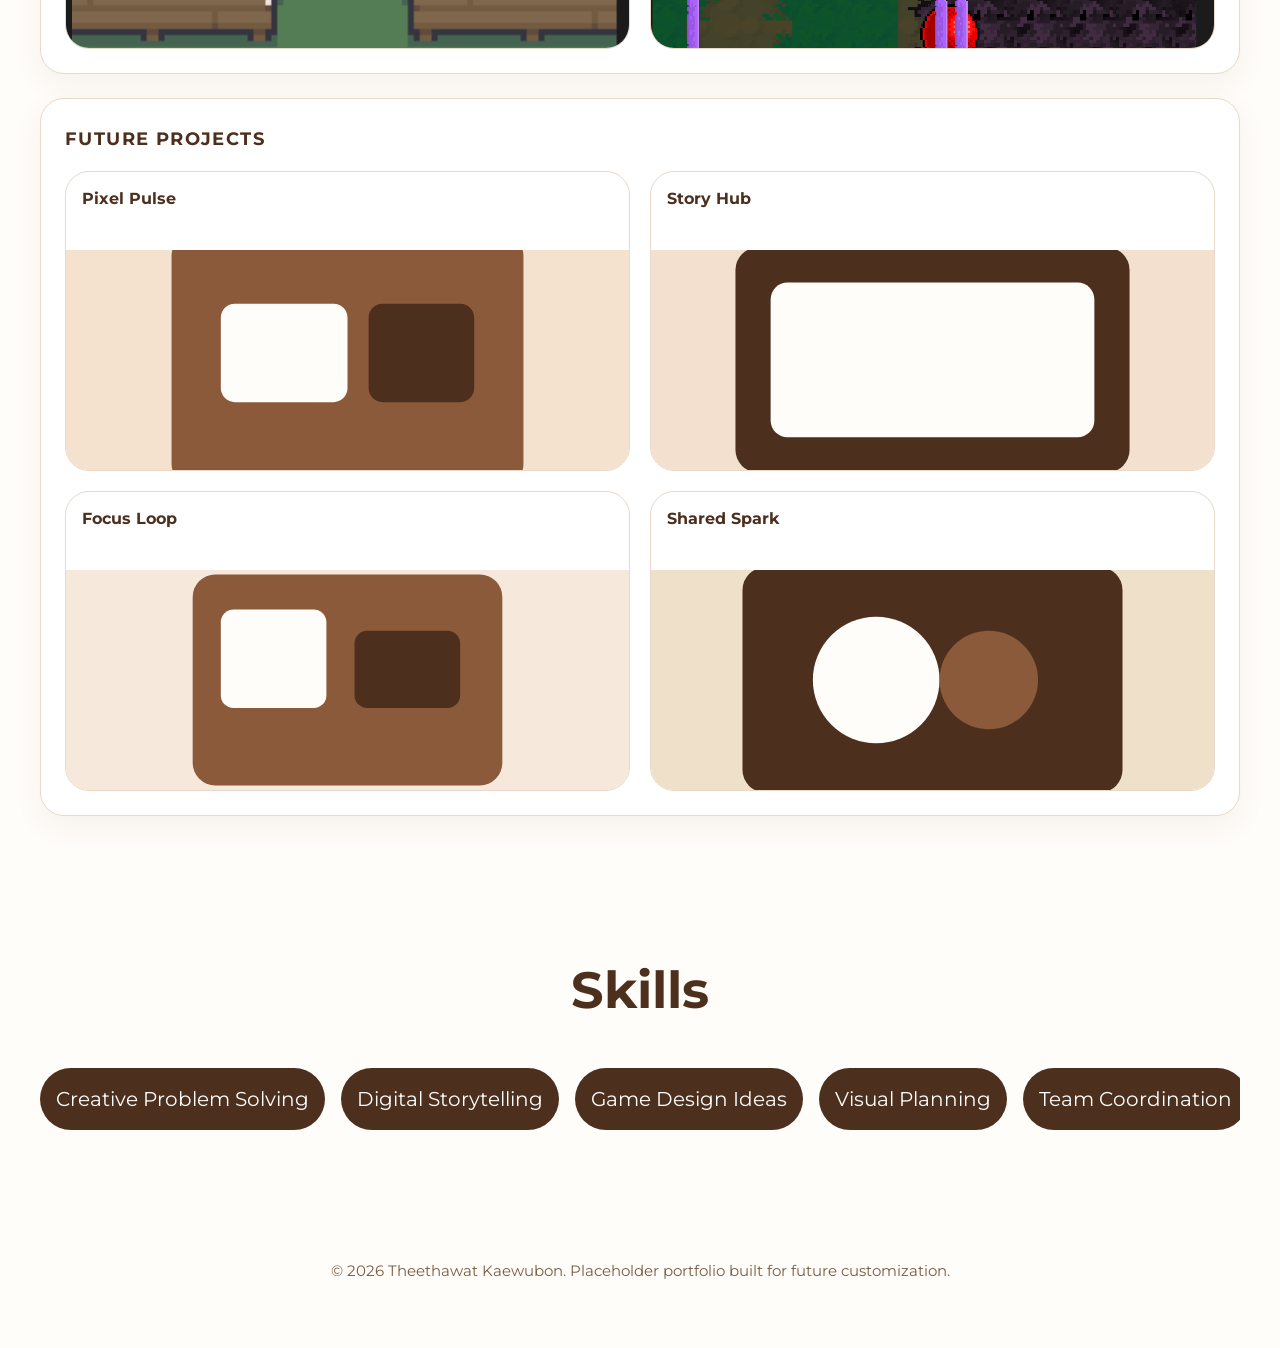
==== commit 1e48b179: "Improved opening paragraph and opening sentence for hero section" ====
--- a/portfolio/index.html
+++ b/portfolio/index.html
@@ -30,7 +30,7 @@
         <div class="hero-copy">
           <img src="assets/images/profile.jpg" alt="Placeholder portrait of Theethawat" />
           <div class="hero-text-block">
-            <h1>Hi, I'm Theethawat Kaewubon.</h1>
+            <h1>Hi, I'm Theethawat, an ethical AI coder.</h1>
             <div class="hero-pills">
               <div class="hero-name-pill">tee-ta-wat gow-ooh-bohn</div>
               <div class="hero-descriptor-pill">AI Builder, Creator and Developer</div>
@@ -41,7 +41,7 @@
 
       <section class="scroll-quote section">
         <p class="fade-quote">
-          I am someone who tends to enjoy busting out a computer and churning out a game, video or website with it. For a while, I've been lost as to what to pursue in life, as I've bounced between passions like a frog. But ultimately, encountering the world of AI has allowed me to progress my basic skills in computer science and programming in ways that would've otherwise taken years to learn. I want to continue to grow my skills in this field and become a developer who can create things that help people feel connected and supported.
+          I am someone who tends to enjoy busting out a computer and churning out a game, video or website with it. For a while, I've been lost as to what to pursue in life, as I've bounced between passions like a frog. But ultimately, encountering the world of AI has allowed me to progress my basic skills in computer science and programming in ways that would've otherwise taken years to learn. I want to continue to grow my skills in this field in a way where I can contribute to the ethical development of AI and its applications in society. I want to be a part of the movement that ensures AI is used responsibly and for the betterment of humanity, while also exploring my own creative potential through coding and development.
         </p>
       </section>
 
--- a/portfolio/css/style.css
+++ b/portfolio/css/style.css
@@ -17,6 +17,7 @@
   color: var(--text);
   line-height: 1.8;
   font-size: 20px;
+  overflow-x: hidden;
 }
 
 a {
@@ -66,7 +67,7 @@
 }
 
 .site-title {
-  font-size: clamp(1.2rem, 2.2vw, 2rem);
+  font-size: clamp(0.85rem, 4.2vw, 2rem);
   font-weight: 800;
   letter-spacing: 0.16em;
   text-align: center;
@@ -125,6 +126,9 @@
   gap: 2rem;
   position: relative;
   z-index: 1;
+  opacity: 0;
+  transform: translateY(24px);
+  animation: heroFadeIn 0.9s ease forwards;
 }
 
 .hero-copy img {
@@ -133,6 +137,8 @@
   padding: 1rem;
   min-height: 320px;
   object-fit: cover;
+  animation: heroFadeIn 0.9s ease 0.1s forwards;
+  opacity: 0;
 }
 
 .hero-copy h1 {
@@ -149,6 +155,8 @@
   display: flex;
   flex-direction: column;
   gap: 1rem;
+  animation: heroFadeIn 0.9s ease 0.2s forwards;
+  opacity: 0;
 }
 
 .hero-pills {
@@ -170,6 +178,8 @@
   font-weight: 700;
   letter-spacing: 0.08em;
   text-transform: lowercase;
+  animation: heroFadeIn 0.9s ease 0.3s forwards;
+  opacity: 0;
 }
 
 .hero-descriptor-pill {
@@ -184,6 +194,19 @@
   font-size: 1rem;
   font-weight: 700;
   letter-spacing: 0.08em;
+  animation: heroFadeIn 0.9s ease 0.4s forwards;
+  opacity: 0;
+}
+
+@keyframes heroFadeIn {
+  from {
+    opacity: 0;
+    transform: translateY(24px);
+  }
+  to {
+    opacity: 1;
+    transform: translateY(0);
+  }
 }
 
 .scroll-quote {
@@ -304,6 +327,33 @@
   position: sticky;
   top: 7rem;
   align-self: start;
+}
+
+.project-index-toggle {
+  display: none;
+  align-items: center;
+  gap: 0.55rem;
+  margin: 0 auto 1rem;
+  padding: 0.7rem 1rem;
+  border: 1px solid var(--border);
+  border-radius: 999px;
+  background: #fff;
+  box-shadow: 0 8px 20px rgba(77, 47, 30, 0.08);
+  color: var(--text);
+  font: inherit;
+  font-size: 0.9rem;
+  font-weight: 700;
+  letter-spacing: 0.05em;
+  text-transform: uppercase;
+  cursor: pointer;
+  white-space: nowrap; /* Add this line */
+}
+
+.project-index-toggle:hover,
+.project-index-toggle:focus-visible {
+  background: var(--text);
+  border-color: var(--text);
+  color: #fff;
 }
 
 .card-number {
@@ -504,6 +554,13 @@
   color: var(--accent);
 }
 
+.project-index-backdrop {
+  display: none;
+}
+
+body.project-index-open {
+  overflow: hidden;
+}
 .project-details {
   display: grid;
   gap: 1.25rem;
@@ -595,6 +652,16 @@
 }
 
 @media (max-width: 900px) {
+  .project-index-toggle {
+    position: fixed;
+    top: 8.25rem;
+    left: 50%;
+    z-index: 1100;
+    display: inline-flex;
+    margin: 0;
+    transform: translateX(-50%);
+  }
+
   .hero-copy,
   .about-intro,
   .about-card,
@@ -605,6 +672,39 @@
     grid-template-columns: 1fr;
   }
 
+
+  .toc-card {
+    position: fixed;
+    top: 0;
+    left: 0;
+    z-index: 1200;
+    width: min(84vw, 340px);
+    height: 100vh;
+    overflow-y: auto;
+    border-radius: 0 20px 20px 0;
+    transform: translateX(-105%);
+    transition: transform 0.22s ease;
+  }
+
+  .toc-card.is-open {
+    transform: translateX(0);
+  }
+
+  .project-index-backdrop {
+    position: fixed;
+    inset: 0;
+    z-index: 1190;
+    display: block;
+    background: rgba(77, 47, 30, 0.32);
+    opacity: 0;
+    pointer-events: none;
+    transition: opacity 0.22s ease;
+  }
+
+  .project-index-backdrop.is-visible {
+    opacity: 1;
+    pointer-events: auto;
+  }
   .preview-group-grid {
     grid-template-columns: repeat(2, minmax(180px, 1fr));
   }
@@ -619,7 +719,38 @@
     grid-template-columns: 1fr;
   }
 
+  .hero-copy,
+  .hero-text-block {
+    min-width: 0;
+  }
+
   .hero-copy h1 {
+    font-size: clamp(2rem, 10vw, 3.2rem);
     padding: 1rem 1.25rem;
-  }
-}
+    overflow-wrap: anywhere;
+  }
+
+  .hero-pills {
+    gap: 0.75rem;
+  }
+
+  .hero-name-pill,
+  .hero-descriptor-pill {
+    width: 100%;
+    max-width: 100%;
+    padding: 0.55rem 0.8rem;
+    font-size: clamp(0.75rem, 4vw, 1rem);
+    line-height: 1.4;
+    text-align: center;
+  }
+
+  .hero-name-pill {
+    letter-spacing: 0.04em;
+  }
+}
+
+@media (max-width: 380px) {
+  .hero-copy h1 {
+    font-size: 1.85rem;
+  }
+}
